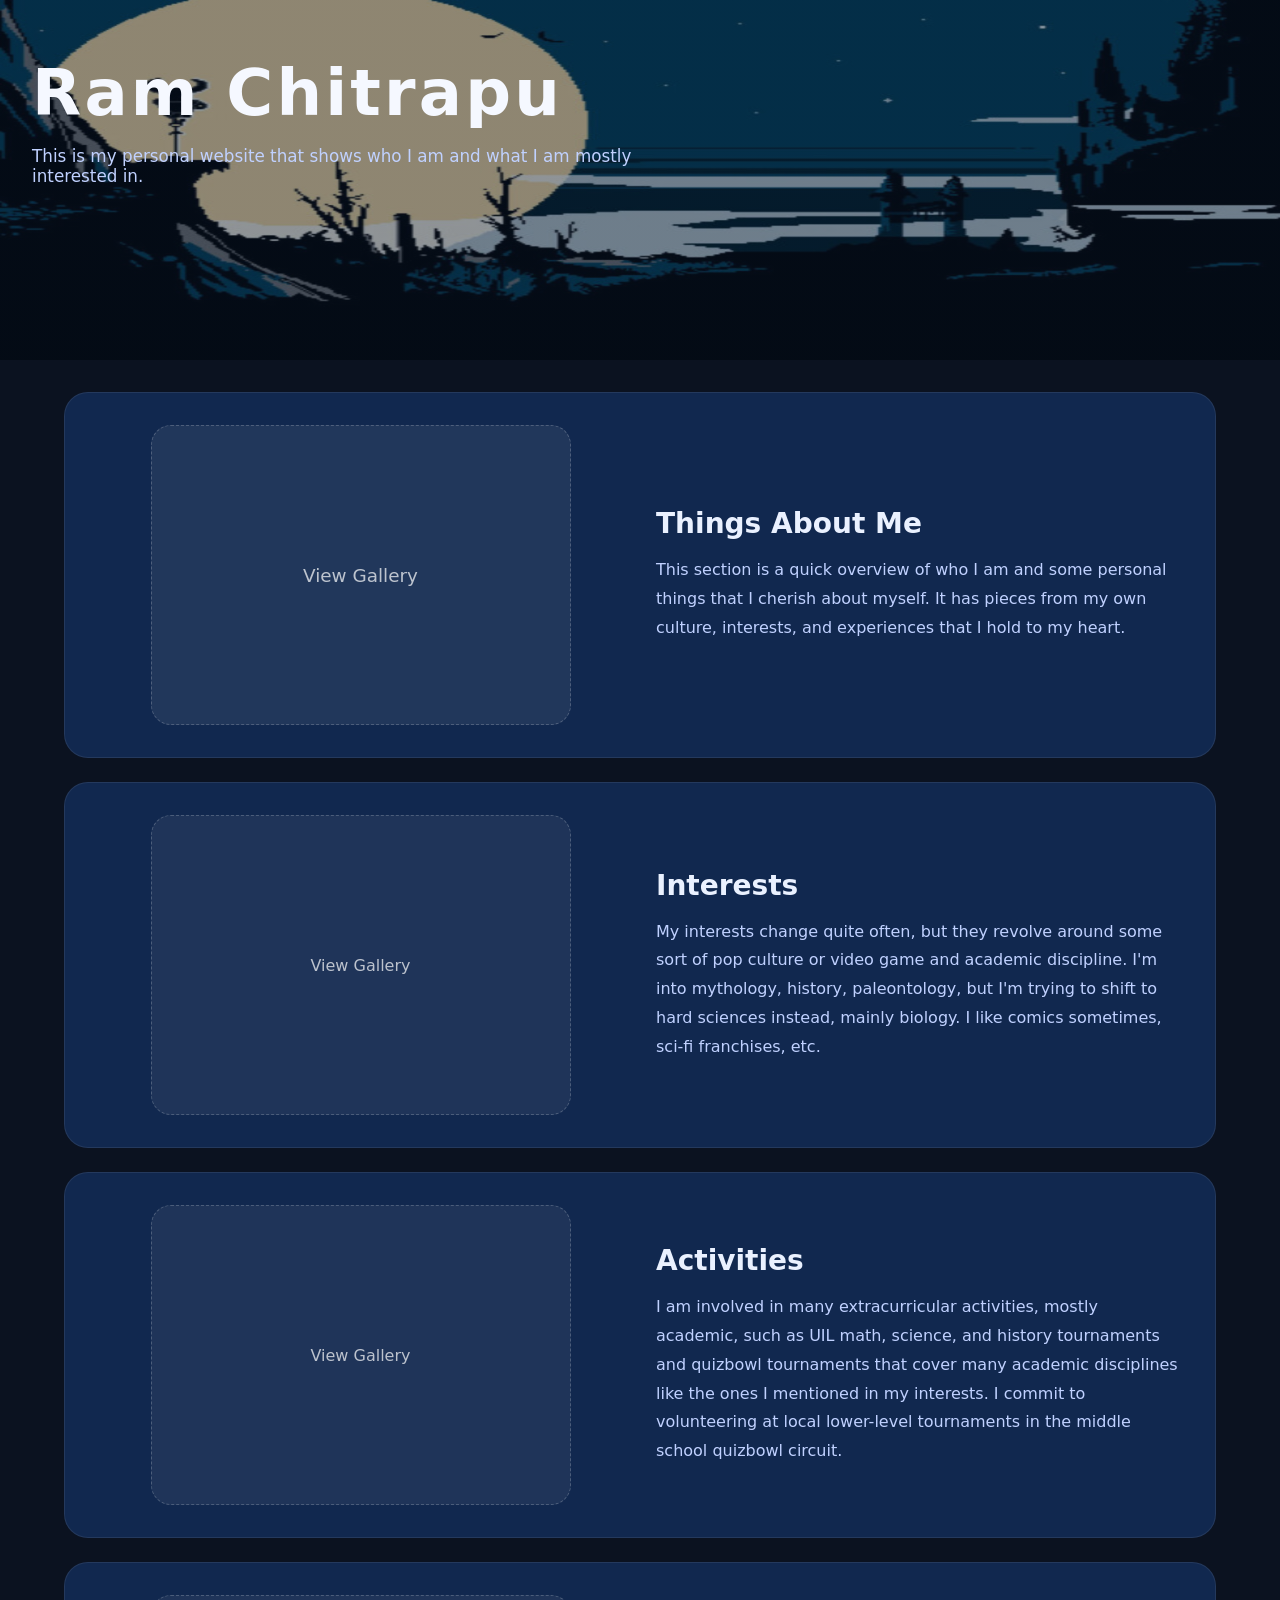
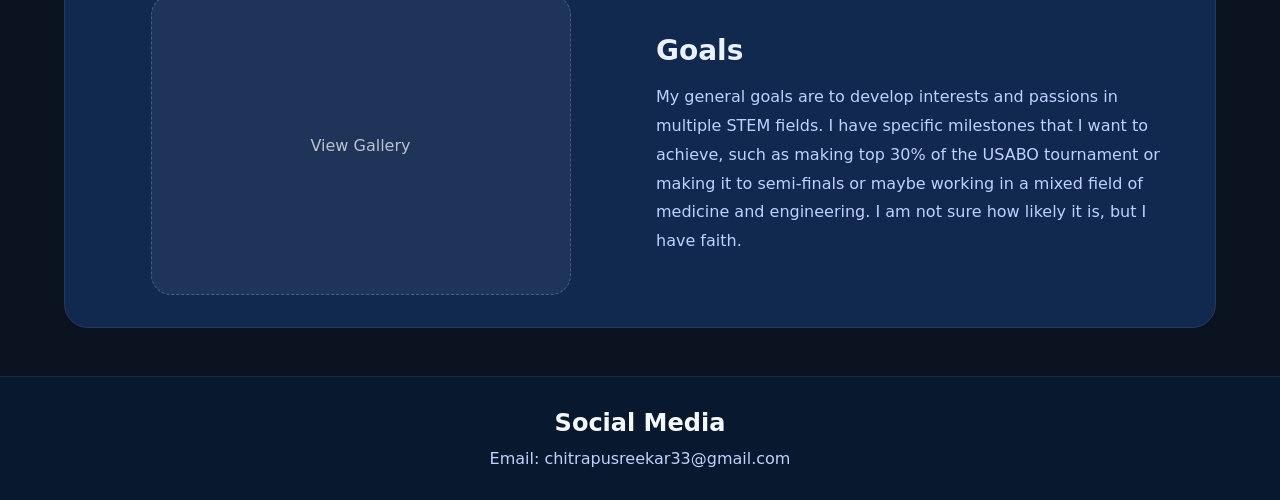
==== index.html @ e2ee630d "Add about gallery page and refine homepage/gallery layout" ====
<!DOCTYPE html>
<html lang="en">
<head>
  <meta charset="UTF-8">
  <meta name="viewport" content="width=device-width, initial-scale=1.0">
  <title>Ram Chitrapu</title>
  <link rel="stylesheet" href="styles.css">
</head>
<body>
  <header class="hero-header">
    <div class="hero-content">
      <h1>Ram Chitrapu</h1>
      <p>This is my personal website that shows who I am and what I am mostly interested in.</p>
    </div>
  </header>

  <main>
    <section class="slide about-me-slide">
      <div class="slide-image">
        <a class="placeholder-link" href="about-gallery.html">
          <div class="placeholder">View Gallery</div>
        </a>
      </div>
      <div class="slide-text">
        <h2>Things About Me</h2>
        <p>This section is a quick overview of who I am and some personal things that I cherish about myself. It has pieces from my own culture, interests, and experiences that I hold to my heart.  </p>
      </div>
    </section>

    <section class="slide reverse">
      <div class="slide-text">
        <h2>Interests</h2>
        <p> My interests change quite often, but they revolve around some sort of pop culture or video game and academic discipline. I'm into mythology, history, paleontology, but I'm trying to shift to hard sciences instead, mainly biology. I like comics sometimes, sci-fi franchises, etc.  </p>
      </div>
      <div class="slide-image">
        <a class="placeholder-link" href="gallery.html">
          <div class="placeholder">View Gallery</div>
        </a>
      </div>
    </section>

    <section class="slide">
      <div class="slide-image">
        <a class="placeholder-link" href="gallery.html">
          <div class="placeholder">View Gallery</div>
        </a>
      </div>
      <div class="slide-text">
        <h2>Activities</h2>
        <p>I am involved in many extracurricular activities, mostly academic, such as UIL math, science, and history tournaments and quizbowl tournaments that cover many academic disciplines like the ones I mentioned in my interests. I commit to volunteering at local lower-level tournaments in the middle school quizbowl circuit. </p>
      </div>
    </section>

    <section class="slide reverse">
      <div class="slide-text">
        <h2>Goals</h2>
        <p> My general goals are to develop interests and passions in multiple STEM fields. I have specific milestones that I want to achieve, such as making top 30% of the USABO tournament or making it to semi-finals or maybe working in a mixed field of medicine and engineering. I am not sure how likely it is, but I have faith.</p>
      </div>
      <div class="slide-image">
        <a class="placeholder-link" href="gallery.html">
          <div class="placeholder">View Gallery</div>
        </a>
      </div>
    </section>
  </main>

  <footer class="bottom-footer">
    <div>
      <h2>Social Media</h2>
      <p>Email: chitrapusreekar33@gmail.com</p>
    </div>
  </footer>
</body>
</html>
---- styles.css ----
:root {
  --bg: #0c1d3b;
  --surface: #11284f;
  --surface-soft: #1c3668;
  --text: #f5f8ff;
  --muted: #c0d1ff;
  --accent: #5d8cff;
}

* {
  box-sizing: border-box;
}

body {
  margin: 0;
  font-family: Inter, system-ui, -apple-system, BlinkMacSystemFont, "Segoe UI", sans-serif;
  background: #0b1220;
  color: var(--text);
}

.hero-header {
  background:
    linear-gradient(rgba(8, 24, 47, 0.45), rgba(8, 24, 47, 0.45)),
    url("images/top-banner.png") center/100% 100% no-repeat;
  background-color: #08182f;
  min-height: 360px;
  padding: 3.5rem 2rem;
  text-align: left;
}

.hero-header h1 {
  margin: 0;
  font-size: clamp(2.5rem, 5vw, 4rem);
  letter-spacing: 0.05em;
}

.hero-header p {
  margin: 1rem 0 0;
  max-width: 640px;
  color: var(--muted);
  font-size: 1.05rem;
}

.home-button {
  display: inline-block;
  margin-bottom: 1rem;
  padding: 0.75rem 1.25rem;
  border-radius: 999px;
  background: rgba(255,255,255,.12);
  color: var(--text);
  text-decoration: none;
  font-weight: 700;
  transition: transform 0.2s ease, background 0.2s ease;
}

.home-button:hover {
  background: rgba(255,255,255,.2);
  transform: translateY(-2px);
}

main {
  padding: 2rem 1.5rem 1.5rem;
  max-width: 1200px;
  margin: 0 auto;
}

.about-me-slide .placeholder {
  min-height: 300px;
  height: 300px;
  background: rgba(255,255,255,.07);
  font-size: 1.15rem;
}

.slide {
  display: grid;
  grid-template-columns: 1fr 1fr;
  gap: 2rem;
  align-items: center;
  background: var(--surface);
  border: 1px solid rgba(255,255,255,.08);
  border-radius: 24px;
  padding: 2rem;
  margin-bottom: 1.5rem;
}

.slide.reverse {
  direction: rtl;
}

.slide.reverse .slide-text,
.slide.reverse .slide-image {
  direction: ltr;
}

.slide-text h2 {
  margin-top: 0;
  margin-bottom: 1rem;
  font-size: 1.75rem;
  color: #eaf1ff;
}

.slide-text p {
  margin: 0;
  line-height: 1.8;
  color: var(--muted);
}

.interests-section {
  width: 100%;
}

.interest-cards {
  display: grid;
  grid-template-columns: repeat(2, minmax(240px, 1fr));
  gap: 1.5rem;
}

.interest-card {
  background: var(--surface-soft);
  border-radius: 24px;
  overflow: hidden;
  min-height: 320px;
  display: flex;
  flex-direction: column;
}

.interest-image {
  min-height: 180px;
  background: rgba(255,255,255,.08);
  display: flex;
  align-items: center;
  justify-content: center;
  padding: 1rem;
  font-size: 1rem;
  color: rgba(255,255,255,.75);
}

.interest-card-body {
  padding: 1.5rem;
  display: flex;
  flex-direction: column;
  gap: 0.75rem;
}

.interest-card-body h3 {
  margin: 0;
  font-size: 1.25rem;
  color: #eaf1ff;
}

.interest-card-body p {
  margin: 0;
  color: var(--muted);
  line-height: 1.75;
}

.slide-image {
  display: flex;
  justify-content: center;
  align-items: center;
}

.placeholder-link {
  display: block;
  width: 100%;
  max-width: 420px;
  text-decoration: none;
}

.placeholder {
  width: 100%;
  height: 100%;
  min-height: 300px;
  border-radius: 20px;
  background: rgba(255,255,255,.06);
  border: 1px dashed rgba(255,255,255,.2);
  display: flex;
  align-items: center;
  justify-content: center;
  color: rgba(255,255,255,.7);
  font-size: 1rem;
  text-align: center;
  padding: 1rem;
  transition: transform 0.2s ease, background 0.2s ease, color 0.2s ease;
}

.placeholder:hover {
  background: rgba(93,140,255,.16);
  color: #eff6ff;
  transform: translateY(-4px);
}

.gallery-grid {
  display: grid;
  gap: 1.5rem;
}

.gallery-2x3 {
  grid-template-columns: repeat(3, minmax(220px, 1fr));
}

.gallery-card {
  background: var(--surface);
  border: 1px solid rgba(255,255,255,.08);
  border-radius: 24px;
  overflow: hidden;
  display: flex;
  flex-direction: column;
}

.gallery-image {
  min-height: 0;
  height: auto;
  background: rgba(255,255,255,.05);
  display: flex;
  align-items: center;
  justify-content: center;
  padding: 0;
  overflow: hidden;
  font-size: 1rem;
  color: rgba(255,255,255,.7);
}

.gallery-photo {
  width: 100%;
  height: auto;
  object-fit: contain;
  display: block;
}

.gallery-portal-link {
  display: block;
  text-decoration: none;
}

.gallery-portal-image {
  transition: transform 0.2s ease, box-shadow 0.2s ease;
}

.gallery-portal-link:hover .gallery-portal-image {
  transform: translateY(-4px);
  box-shadow: 0 16px 30px rgba(0,0,0,.25);
}

.gallery-image.placeholder {
  min-height: 220px;
  height: 220px;
}

.art-page-grid {
  display: grid;
  grid-template-columns: 1fr;
  gap: 2rem;
  max-width: 900px;
  margin: 0 auto;
}

.artwork-card {
  background: var(--surface);
  border: 1px solid rgba(255,255,255,.08);
  border-radius: 24px;
  overflow: hidden;
  display: flex;
  flex-direction: column;
}

.artwork-card h3 {
  margin: 1.25rem 1.5rem 0.5rem;
  font-size: 1.25rem;
  color: #eaf1ff;
}

.artwork-card p {
  margin: 0 1.5rem 1.5rem;
  color: var(--muted);
  line-height: 1.6;
}

.artwork-image {
  min-height: 360px;
  height: 360px;
}

.gallery-card h3 {
  margin: 1.25rem 1.5rem 0.5rem;
  font-size: 1.25rem;
  color: #eaf1ff;
}

.gallery-card p {
  margin: 0 1.5rem 1.5rem;
  color: var(--muted);
  line-height: 1.6;
}

.gallery-card:nth-child(1) h3,
.gallery-card:nth-child(1) p,
.gallery-card:nth-child(2) h3,
.gallery-card:nth-child(2) p {
  text-align: center;
}

.text-link {
  color: var(--accent);
  text-decoration: none;
}

.text-link:hover {
  text-decoration: underline;
}

.bottom-footer {
  background: #08182f;
  padding: 2rem 1.5rem;
  text-align: center;
  border-top: 1px solid rgba(255,255,255,.08);
}

.bottom-footer h2 {
  margin: 0 0 0.75rem;
  font-size: 1.5rem;
}

.bottom-footer p {
  margin: 0;
  color: var(--muted);
}

@media (max-width: 860px) {
  .slide {
    grid-template-columns: 1fr;
    text-align: center;
  }

  .slide.reverse {
    direction: ltr;
  }

  .interest-cards {
    grid-template-columns: 1fr;
  }

  .gallery-2x3 {
    grid-template-columns: 1fr;
  }

  .art-page-grid {
    max-width: 100%;
  }

  .about-me-slide .placeholder {
    min-height: 220px;
    height: 220px;
  }
}
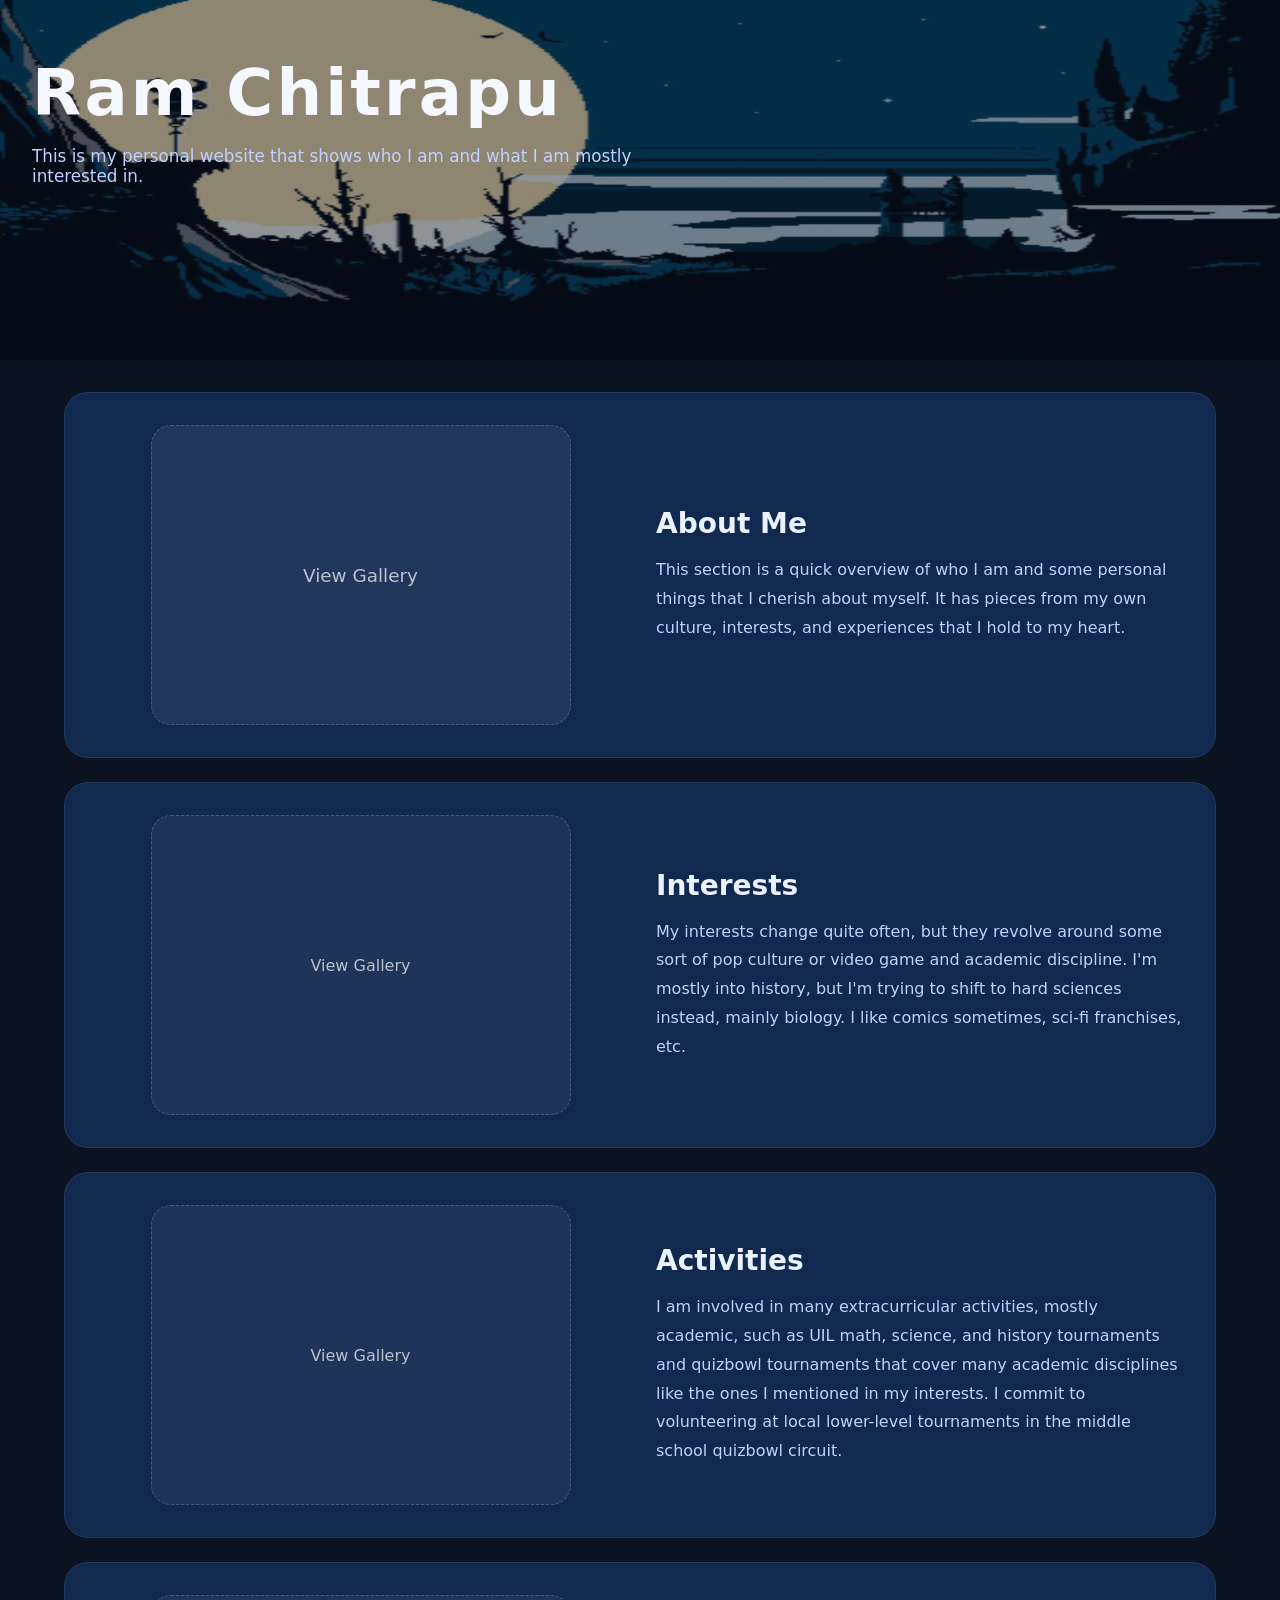
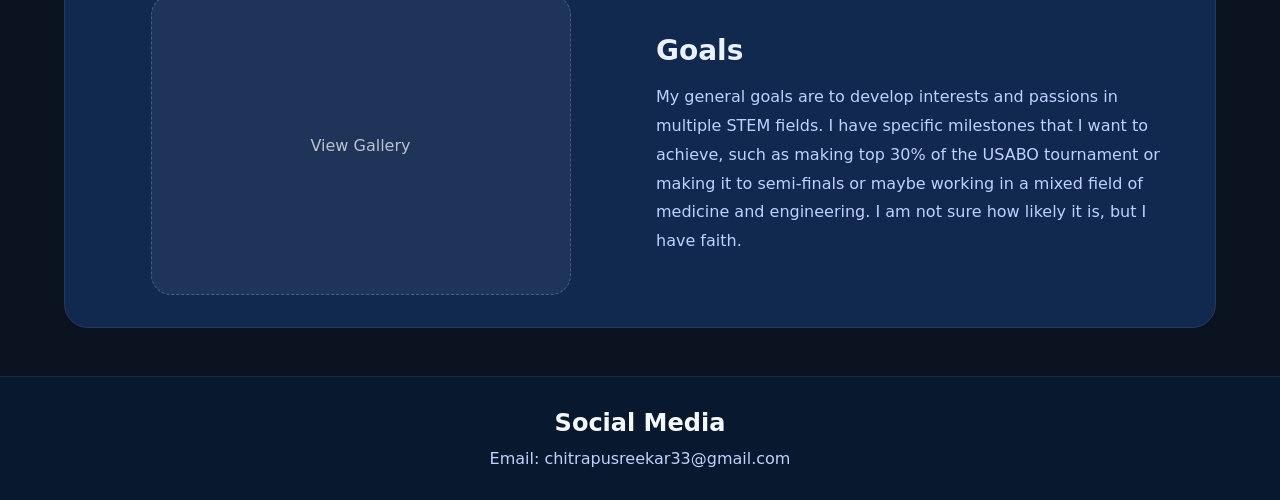
==== commit 9c82f370: "Update galleries, homepage sections, and add image assets" ====
--- a/index.html
+++ b/index.html
@@ -22,7 +22,7 @@
         </a>
       </div>
       <div class="slide-text">
-        <h2>Things About Me</h2>
+        <h2>About Me</h2>
         <p>This section is a quick overview of who I am and some personal things that I cherish about myself. It has pieces from my own culture, interests, and experiences that I hold to my heart.  </p>
       </div>
     </section>
@@ -30,7 +30,7 @@
     <section class="slide reverse">
       <div class="slide-text">
         <h2>Interests</h2>
-        <p> My interests change quite often, but they revolve around some sort of pop culture or video game and academic discipline. I'm into mythology, history, paleontology, but I'm trying to shift to hard sciences instead, mainly biology. I like comics sometimes, sci-fi franchises, etc.  </p>
+        <p> My interests change quite often, but they revolve around some sort of pop culture or video game and academic discipline. I'm mostly into history, but I'm trying to shift to hard sciences instead, mainly biology. I like comics sometimes, sci-fi franchises, etc.  </p>
       </div>
       <div class="slide-image">
         <a class="placeholder-link" href="gallery.html">
--- a/styles.css
+++ b/styles.css
@@ -196,7 +196,57 @@
 }
 
 .gallery-2x3 {
-  grid-template-columns: repeat(3, minmax(220px, 1fr));
+  grid-template-columns: repeat(6, minmax(0, 1fr));
+}
+
+.gallery-2x3 .gallery-card {
+  grid-column: span 2;
+}
+
+.gallery-2x3 .gallery-card:nth-child(4) {
+  grid-column: 2 / span 2;
+}
+
+.gallery-2x3 .gallery-card:nth-child(5) {
+  grid-column: 4 / span 2;
+}
+
+.about-gallery-stack {
+  grid-template-columns: 1fr;
+  max-width: 900px;
+  margin: 0 auto;
+}
+
+.about-gallery-stack .gallery-card {
+  display: grid;
+  grid-template-columns: minmax(320px, 42%) 1fr;
+  align-items: stretch;
+}
+
+.about-gallery-stack .gallery-image {
+  grid-column: 1;
+  grid-row: 1 / span 2;
+  min-height: 320px;
+  height: 100%;
+}
+
+.about-gallery-stack .gallery-image.placeholder {
+  min-height: 320px;
+  height: 100%;
+  border-radius: 0;
+  border: 0;
+}
+
+.about-gallery-stack .gallery-card h3 {
+  grid-column: 2;
+  margin: 1.25rem 1.5rem 0.5rem;
+  text-align: left;
+}
+
+.about-gallery-stack .gallery-card p {
+  grid-column: 2;
+  margin: 0 1.5rem 1.25rem;
+  text-align: left;
 }
 
 .gallery-card {
@@ -293,10 +343,14 @@
   line-height: 1.6;
 }
 
-.gallery-card:nth-child(1) h3,
-.gallery-card:nth-child(1) p,
-.gallery-card:nth-child(2) h3,
-.gallery-card:nth-child(2) p {
+.gallery-2x3 .gallery-card:nth-child(1) h3,
+.gallery-2x3 .gallery-card:nth-child(1) p,
+.gallery-2x3 .gallery-card:nth-child(2) h3,
+.gallery-2x3 .gallery-card:nth-child(2) p,
+.gallery-2x3 .gallery-card:nth-child(4) h3,
+.gallery-2x3 .gallery-card:nth-child(4) p,
+.gallery-2x3 .gallery-card:nth-child(5) h3,
+.gallery-2x3 .gallery-card:nth-child(5) p {
   text-align: center;
 }
 
@@ -344,6 +398,31 @@
     grid-template-columns: 1fr;
   }
 
+  .gallery-2x3 .gallery-card,
+  .gallery-2x3 .gallery-card:nth-child(4),
+  .gallery-2x3 .gallery-card:nth-child(5) {
+    grid-column: auto;
+  }
+
+  .about-gallery-stack .gallery-card {
+    grid-template-columns: 1fr;
+  }
+
+  .about-gallery-stack .gallery-image {
+    grid-column: 1;
+    grid-row: 1;
+    min-height: 280px;
+  }
+
+  .about-gallery-stack .gallery-image.placeholder {
+    min-height: 280px;
+  }
+
+  .about-gallery-stack .gallery-card h3,
+  .about-gallery-stack .gallery-card p {
+    grid-column: 1;
+  }
+
   .art-page-grid {
     max-width: 100%;
   }
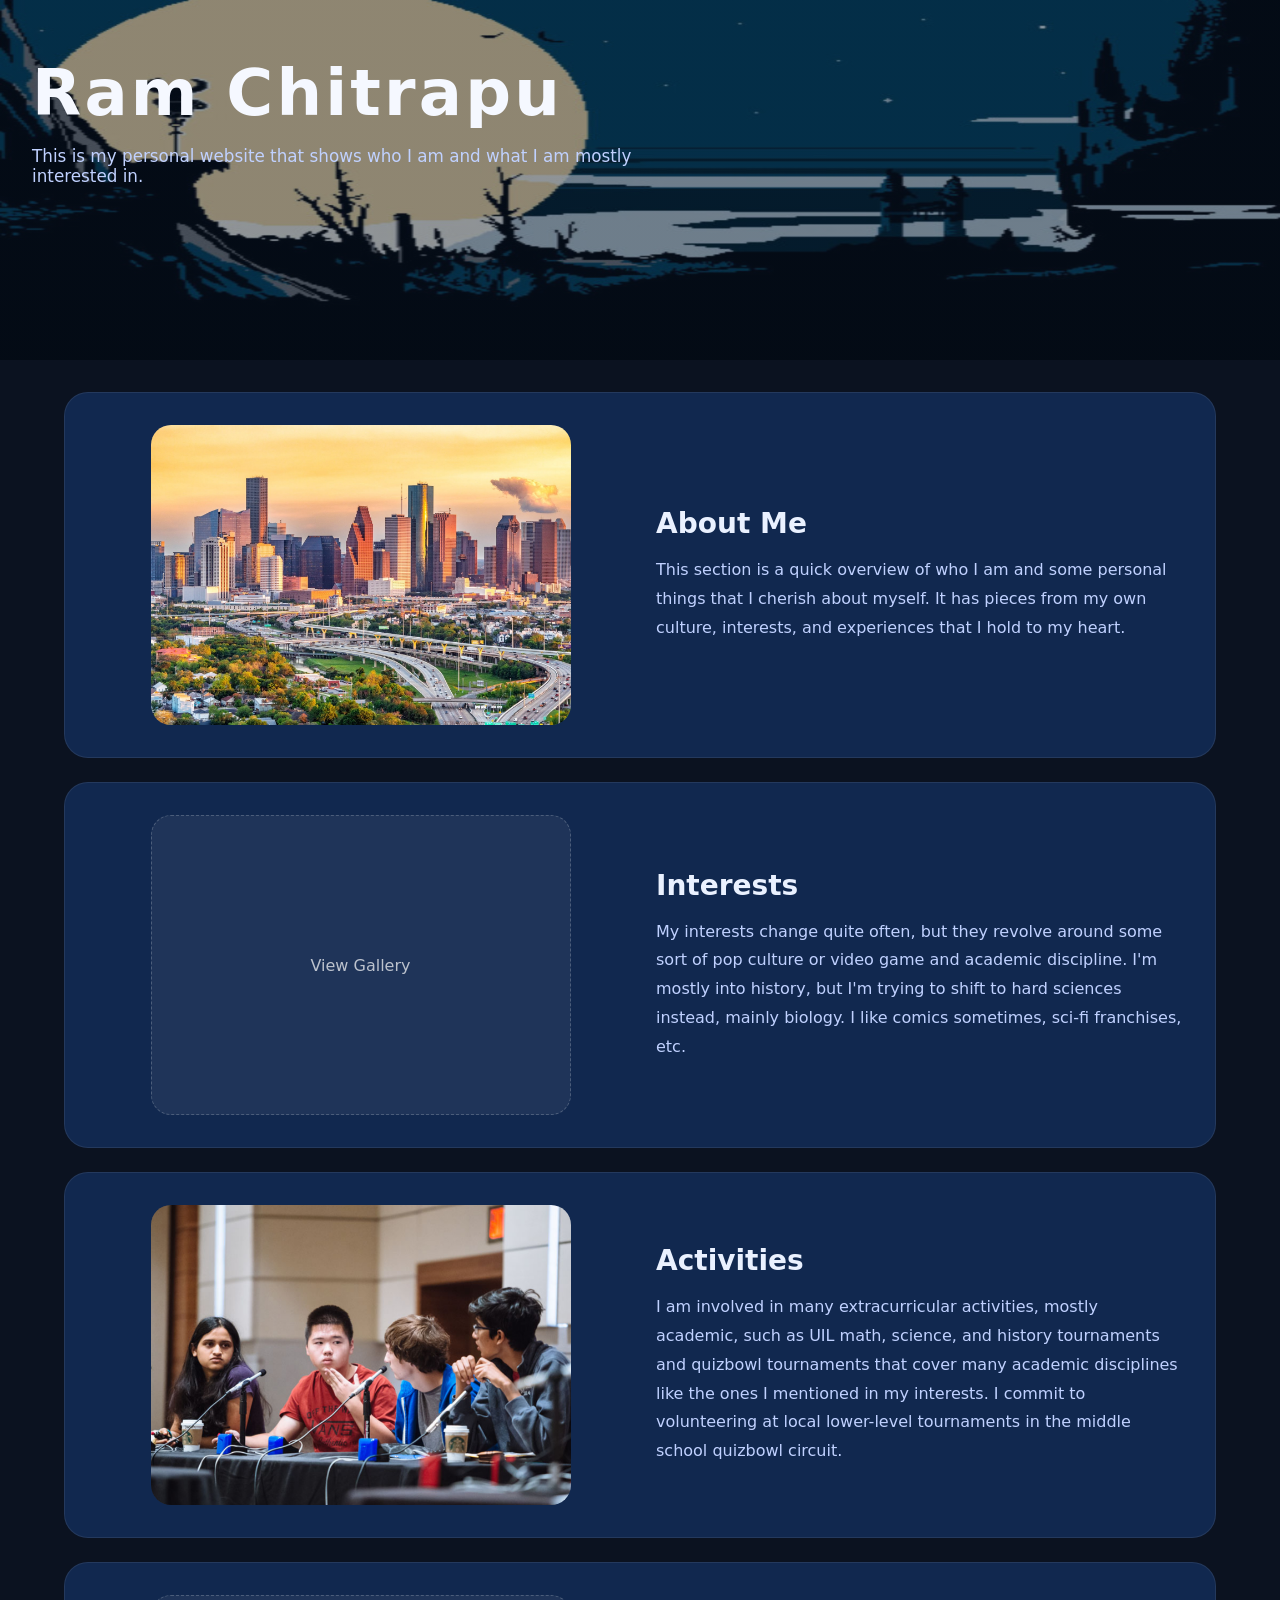
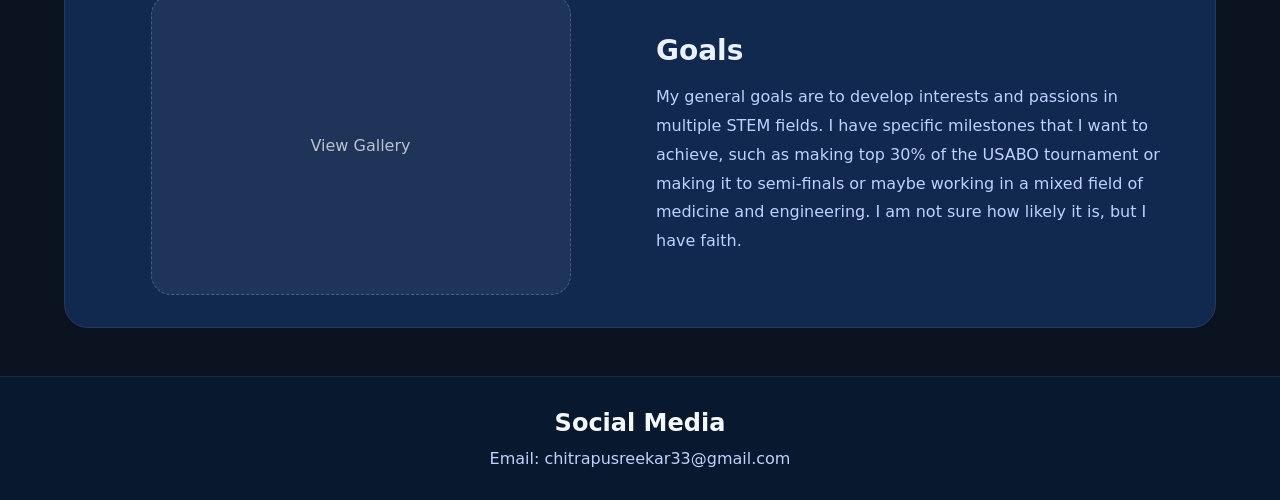
==== commit 988d0ed4: "Add activities gallery and update portfolio page layouts/images" ====
--- a/index.html
+++ b/index.html
@@ -18,7 +18,9 @@
     <section class="slide about-me-slide">
       <div class="slide-image">
         <a class="placeholder-link" href="about-gallery.html">
-          <div class="placeholder">View Gallery</div>
+          <div class="placeholder placeholder-image-fill">
+            <img src="images/houston.png" alt="Houston" class="gallery-photo">
+          </div>
         </a>
       </div>
       <div class="slide-text">
@@ -41,8 +43,10 @@
 
     <section class="slide">
       <div class="slide-image">
-        <a class="placeholder-link" href="gallery.html">
-          <div class="placeholder">View Gallery</div>
+        <a class="placeholder-link" href="activities.html">
+          <div class="placeholder placeholder-image-fill">
+            <img src="images/naqt.png" alt="NAQT activity" class="gallery-photo">
+          </div>
         </a>
       </div>
       <div class="slide-text">
--- a/styles.css
+++ b/styles.css
@@ -190,6 +190,21 @@
   transform: translateY(-4px);
 }
 
+.placeholder-image-fill {
+  position: relative;
+  overflow: hidden;
+  padding: 0;
+  border: 0;
+}
+
+.placeholder-image-fill .gallery-photo {
+  position: absolute;
+  inset: 0;
+  width: 100%;
+  height: 100%;
+  object-fit: cover;
+}
+
 .gallery-grid {
   display: grid;
   gap: 1.5rem;
@@ -299,13 +314,22 @@
 
 .art-page-grid {
   display: grid;
-  grid-template-columns: 1fr;
+  grid-template-columns: repeat(4, minmax(200px, 1fr));
+  gap: 0;
+  max-width: 1400px;
+  margin: 0 auto;
+  grid-auto-flow: dense;
+}
+
+.activities-grid {
+  display: grid;
+  grid-template-columns: repeat(3, minmax(0, 1fr));
   gap: 2rem;
-  max-width: 900px;
+  max-width: 1200px;
   margin: 0 auto;
 }
 
-.artwork-card {
+.activity-card {
   background: var(--surface);
   border: 1px solid rgba(255,255,255,.08);
   border-radius: 24px;
@@ -314,21 +338,59 @@
   flex-direction: column;
 }
 
-.artwork-card h3 {
+.activity-card .gallery-image {
+  min-height: 360px;
+  height: 360px;
+}
+
+.activity-card h3 {
   margin: 1.25rem 1.5rem 0.5rem;
   font-size: 1.25rem;
   color: #eaf1ff;
 }
 
-.artwork-card p {
+.activity-card p {
   margin: 0 1.5rem 1.5rem;
   color: var(--muted);
   line-height: 1.6;
 }
 
+.artwork-card-large {
+  grid-column: span 2;
+  grid-row: span 1;
+}
+
+.art-page-grid .artwork-card:nth-child(2) {
+  grid-column: span 2;
+  grid-row: span 1;
+}
+
+.art-page-grid .artwork-card:nth-child(3) {
+  grid-row: span 2;
+}
+
+.artwork-card {
+  border-radius: 20px;
+  overflow: hidden;
+}
+
 .artwork-image {
-  min-height: 360px;
-  height: 360px;
+  min-height: 280px;
+  height: 100%;
+}
+
+.art-original {
+  min-height: 0;
+  height: auto;
+  padding: 0;
+  align-items: center;
+}
+
+.artwork-photo-original {
+  width: 100%;
+  height: auto;
+  max-width: 100%;
+  display: block;
 }
 
 .gallery-card h3 {
@@ -424,6 +486,7 @@
   }
 
   .art-page-grid {
+    grid-template-columns: 1fr;
     max-width: 100%;
   }
 
@@ -432,3 +495,18 @@
     height: 220px;
   }
 }
+
+@media (max-width: 560px) {
+  .art-page-grid {
+    grid-template-columns: 1fr;
+  }
+
+  .artwork-image {
+    min-height: 300px;
+    height: 300px;
+  }
+
+  .activities-grid {
+    grid-template-columns: 1fr;
+  }
+}
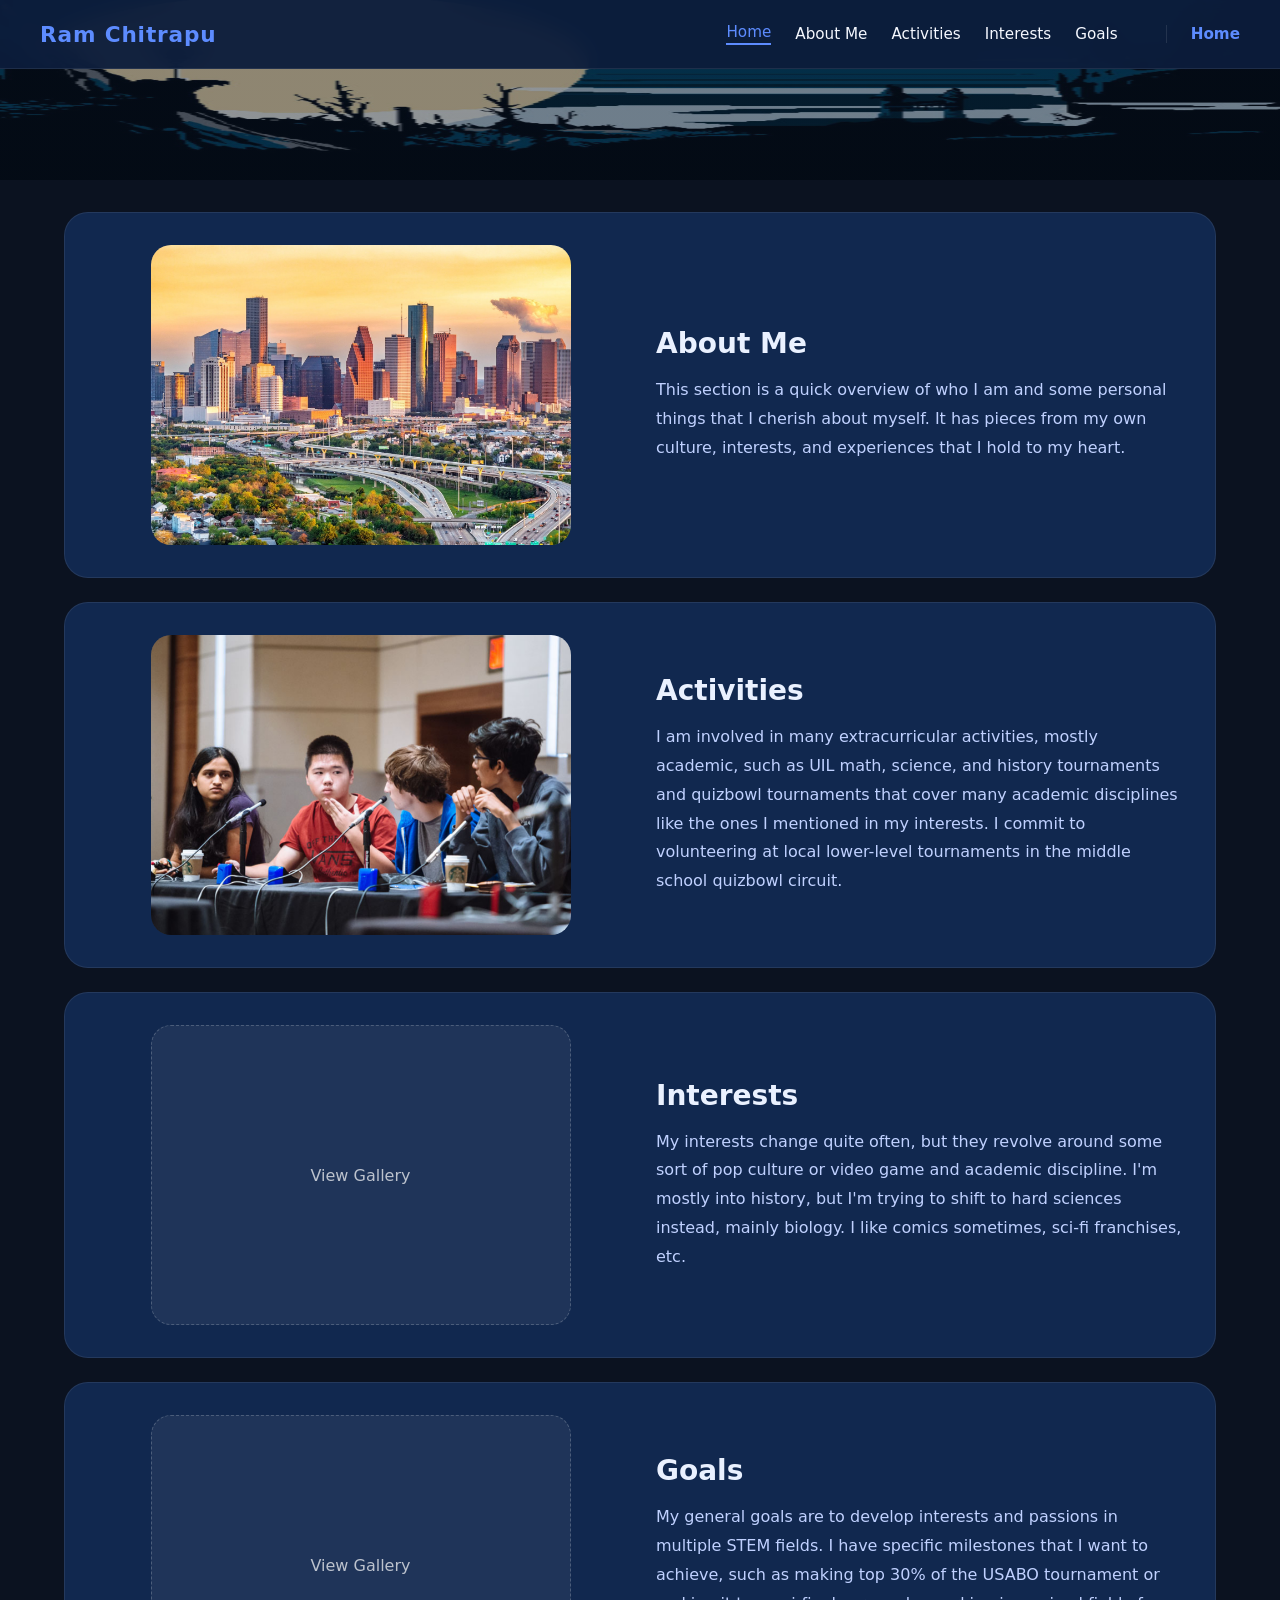
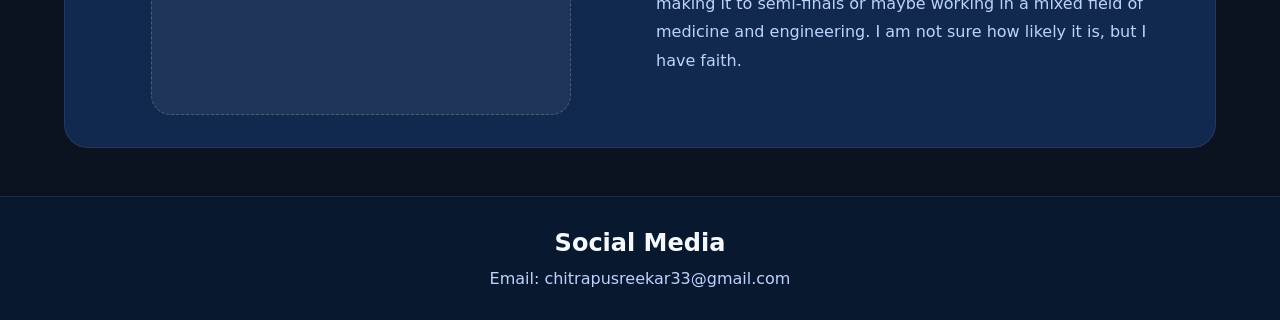
==== commit c8c3a6a5: "Refine top navigation and hero header presentation" ====
--- a/index.html
+++ b/index.html
@@ -7,10 +7,20 @@
   <link rel="stylesheet" href="styles.css">
 </head>
 <body>
+  <nav class="top-nav">
+    <span class="nav-brand">Ram Chitrapu</span>
+    <div class="top-nav-links">
+      <a href="index.html" class="active">Home</a>
+      <a href="about-gallery.html">About Me</a>
+      <a href="activities.html">Activities</a>
+      <a href="gallery.html">Interests</a>
+      <a href="goals.html">Goals</a>
+    </div>
+    <span class="page-title">Home</span>
+  </nav>
+
   <header class="hero-header">
     <div class="hero-content">
-      <h1>Ram Chitrapu</h1>
-      <p>This is my personal website that shows who I am and what I am mostly interested in.</p>
     </div>
   </header>
 
@@ -29,18 +39,6 @@
       </div>
     </section>
 
-    <section class="slide reverse">
-      <div class="slide-text">
-        <h2>Interests</h2>
-        <p> My interests change quite often, but they revolve around some sort of pop culture or video game and academic discipline. I'm mostly into history, but I'm trying to shift to hard sciences instead, mainly biology. I like comics sometimes, sci-fi franchises, etc.  </p>
-      </div>
-      <div class="slide-image">
-        <a class="placeholder-link" href="gallery.html">
-          <div class="placeholder">View Gallery</div>
-        </a>
-      </div>
-    </section>
-
     <section class="slide">
       <div class="slide-image">
         <a class="placeholder-link" href="activities.html">
@@ -52,6 +50,18 @@
       <div class="slide-text">
         <h2>Activities</h2>
         <p>I am involved in many extracurricular activities, mostly academic, such as UIL math, science, and history tournaments and quizbowl tournaments that cover many academic disciplines like the ones I mentioned in my interests. I commit to volunteering at local lower-level tournaments in the middle school quizbowl circuit. </p>
+      </div>
+    </section>
+
+    <section class="slide">
+      <div class="slide-image">
+        <a class="placeholder-link" href="gallery.html">
+          <div class="placeholder">View Gallery</div>
+        </a>
+      </div>
+      <div class="slide-text">
+        <h2>Interests</h2>
+        <p> My interests change quite often, but they revolve around some sort of pop culture or video game and academic discipline. I'm mostly into history, but I'm trying to shift to hard sciences instead, mainly biology. I like comics sometimes, sci-fi franchises, etc.  </p>
       </div>
     </section>
 
--- a/styles.css
+++ b/styles.css
@@ -23,8 +23,8 @@
     linear-gradient(rgba(8, 24, 47, 0.45), rgba(8, 24, 47, 0.45)),
     url("images/top-banner.png") center/100% 100% no-repeat;
   background-color: #08182f;
-  min-height: 360px;
-  padding: 3.5rem 2rem;
+  min-height: 180px;
+  padding: 0;
   text-align: left;
 }
 
@@ -41,21 +41,116 @@
   font-size: 1.05rem;
 }
 
-.home-button {
-  display: inline-block;
-  margin-bottom: 1rem;
-  padding: 0.75rem 1.25rem;
-  border-radius: 999px;
-  background: rgba(255,255,255,.12);
+.about-me-slide .placeholder {
+  min-height: 300px;
+  height: 300px;
+  background: rgba(255,255,255,.07);
+  font-size: 1.15rem;
+}
+.top-nav {
+  position: fixed;
+  top: 0;
+  left: 0;
+  right: 0;
+  z-index: 1000;
+  background: rgba(12, 29, 59, 0.95);
+  backdrop-filter: blur(10px);
+  padding: 1.35rem 2.5rem;
+  border-bottom: 1px solid rgba(255, 255, 255, 0.08);
+  display: flex;
+  align-items: center;
+  gap: 1.5rem;
+}
+
+.nav-brand {
+  color: var(--accent);
+  font-size: 1.35rem;
+  font-weight: 700;
+  letter-spacing: 0.04em;
+  white-space: nowrap;
+}
+
+.top-nav-links {
+  display: flex;
+  gap: 1.5rem;
+  align-items: center;
+  margin-left: auto;
+}
+
+.top-nav a {
   color: var(--text);
   text-decoration: none;
-  font-weight: 700;
-  transition: transform 0.2s ease, background 0.2s ease;
-}
-
-.home-button:hover {
-  background: rgba(255,255,255,.2);
-  transform: translateY(-2px);
+  font-size: 0.95rem;
+  font-weight: 500;
+  transition: color 0.2s ease;
+  white-space: nowrap;
+}
+
+.top-nav a:hover {
+  color: var(--accent);
+}
+
+.top-nav a.active {
+  color: var(--accent);
+  border-bottom: 2px solid var(--accent);
+  padding-bottom: 2px;
+}
+
+.page-title {
+  color: var(--accent);
+  font-size: 0.95rem;
+  font-weight: 600;
+  white-space: nowrap;
+  margin-left: 1.5rem;
+  border-left: 1px solid rgba(255, 255, 255, 0.1);
+  padding-left: 1.5rem;
+}
+
+@media (max-width: 860px) {
+  .top-nav {
+    gap: 1rem;
+    padding: 1rem 1.5rem;
+  }
+
+  .nav-brand {
+    font-size: 1.1rem;
+  }
+
+  .top-nav-links {
+    gap: 1rem;
+  }
+
+  .top-nav a {
+    font-size: 0.85rem;
+  }
+
+  .page-title {
+    font-size: 0.85rem;
+  }
+}
+
+@media (max-width: 560px) {
+  .top-nav {
+    gap: 0.5rem;
+    padding: 0.75rem 1rem;
+  }
+
+  .nav-brand {
+    font-size: 0.95rem;
+    letter-spacing: 0.03em;
+  }
+
+  .top-nav-links {
+    gap: 0.5rem;
+  }
+
+  .top-nav a {
+    font-size: 0.7rem;
+  }
+
+  .page-title {
+    font-size: 0.7rem;
+  }
 }
 
 main {
@@ -343,6 +438,13 @@
   height: 360px;
 }
 
+.activity-card .gallery-image.uil-image-wrap,
+.activity-card .gallery-image.naqt-image-wrap,
+.activity-card .gallery-image.rock-image-wrap {
+  min-height: 0;
+  height: auto;
+}
+
 .activity-card h3 {
   margin: 1.25rem 1.5rem 0.5rem;
   font-size: 1.25rem;
@@ -353,6 +455,57 @@
   margin: 0 1.5rem 1.5rem;
   color: var(--muted);
   line-height: 1.6;
+}
+
+.quizbowl-awards {
+  margin: 0 1.5rem 1.5rem;
+  display: grid;
+  gap: 1rem;
+}
+
+.quizbowl-detail {
+  max-width: 1100px;
+  margin: 0 auto;
+}
+
+.award-row {
+  display: grid;
+  gap: 0.75rem;
+}
+
+.award-row-single {
+  grid-template-columns: 1fr;
+}
+
+.award-row-triple {
+  grid-template-columns: repeat(3, minmax(0, 1fr));
+}
+
+.award-slot {
+  background: rgba(255,255,255,.04);
+  border: 1px solid rgba(255,255,255,.1);
+  border-radius: 14px;
+  padding: 0.75rem;
+}
+
+.award-slot h4 {
+  margin: 0 0 0.5rem;
+  font-size: 0.95rem;
+  color: #eaf1ff;
+  line-height: 1.4;
+}
+
+.award-image-placeholder {
+  min-height: 130px;
+  border-radius: 12px;
+  background: rgba(255,255,255,.06);
+  border: 1px dashed rgba(255,255,255,.28);
+  display: flex;
+  align-items: center;
+  justify-content: center;
+  text-align: center;
+  color: rgba(255,255,255,.72);
+  padding: 0.75rem;
 }
 
 .artwork-card-large {
@@ -509,4 +662,8 @@
   .activities-grid {
     grid-template-columns: 1fr;
   }
-}
+
+  .award-row-triple {
+    grid-template-columns: 1fr;
+  }
+}
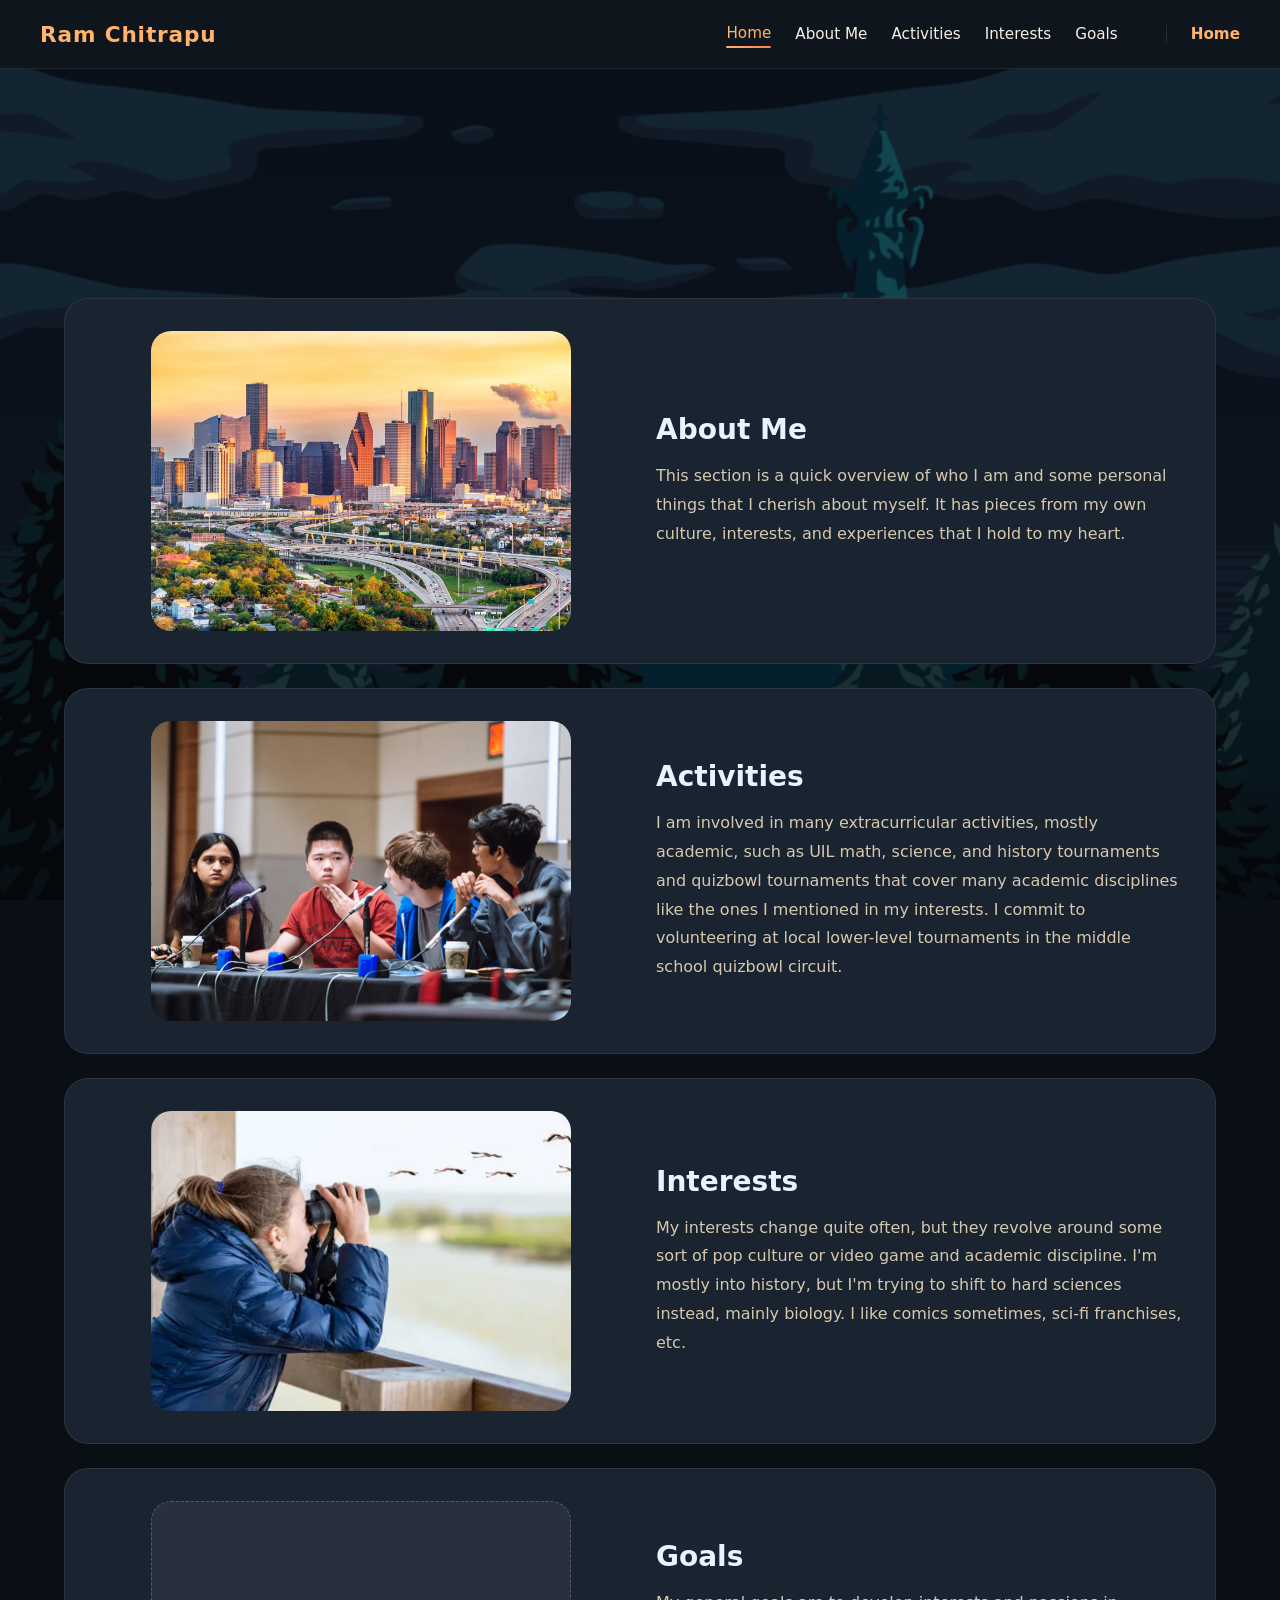
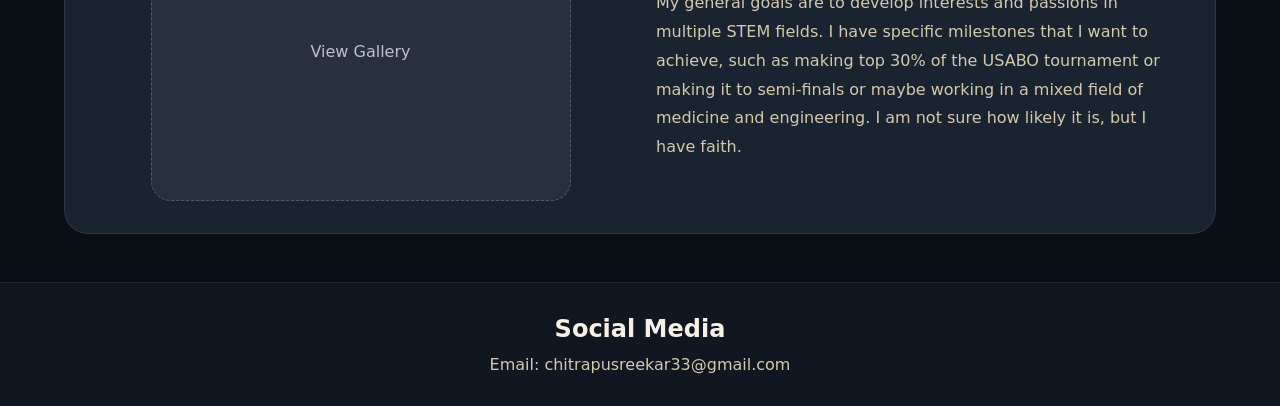
==== commit 00e35589: "Update slideshow content, images, and styling" ====
--- a/index.html
+++ b/index.html
@@ -56,7 +56,9 @@
     <section class="slide">
       <div class="slide-image">
         <a class="placeholder-link" href="gallery.html">
-          <div class="placeholder">View Gallery</div>
+          <div class="placeholder placeholder-image-fill">
+            <img src="images/birdwatching.png" alt="Birdwatching" class="gallery-photo">
+          </div>
         </a>
       </div>
       <div class="slide-text">
--- a/styles.css
+++ b/styles.css
@@ -1,10 +1,10 @@
 :root {
-  --bg: #0c1d3b;
-  --surface: #11284f;
-  --surface-soft: #1c3668;
-  --text: #f5f8ff;
-  --muted: #c0d1ff;
-  --accent: #5d8cff;
+  --bg: #131923;
+  --surface: #1a2430;
+  --surface-soft: #243242;
+  --text: #f6f1e6;
+  --muted: #d6c8af;
+  --accent: #ffb36b;
 }
 
 * {
@@ -14,15 +14,17 @@
 body {
   margin: 0;
   font-family: Inter, system-ui, -apple-system, BlinkMacSystemFont, "Segoe UI", sans-serif;
-  background: #0b1220;
+  background:
+    linear-gradient(rgba(8, 12, 18, 0.62), rgba(8, 12, 18, 0.62)),
+    url("images/bkground.png") center/cover no-repeat fixed;
+  background-color: #0d121a;
   color: var(--text);
 }
 
 .hero-header {
-  background:
-    linear-gradient(rgba(8, 24, 47, 0.45), rgba(8, 24, 47, 0.45)),
-    url("images/top-banner.png") center/100% 100% no-repeat;
-  background-color: #08182f;
+  background: transparent;
+  background-color: transparent;
+  margin-top: 86px;
   min-height: 180px;
   padding: 0;
   text-align: left;
@@ -47,13 +49,46 @@
   background: rgba(255,255,255,.07);
   font-size: 1.15rem;
 }
+
+main h1,
+main h2,
+main h3 {
+  position: relative;
+  display: inline-block;
+}
+
+main h1::after,
+main h2::after,
+main h3::after {
+  content: "";
+  position: absolute;
+  left: 0;
+  bottom: -0.2em;
+  width: 100%;
+  height: 2px;
+  border-radius: 999px;
+  background: linear-gradient(90deg, var(--accent), #ff7f50);
+  transform: scaleX(0);
+  transform-origin: left;
+  transition: transform 0.24s ease;
+}
+
+main h1:hover::after,
+main h2:hover::after,
+main h3:hover::after,
+main h1:focus-visible::after,
+main h2:focus-visible::after,
+main h3:focus-visible::after {
+  transform: scaleX(1);
+}
+
 .top-nav {
   position: fixed;
   top: 0;
   left: 0;
   right: 0;
   z-index: 1000;
-  background: rgba(12, 29, 59, 0.95);
+  background: rgba(17, 22, 30, 0.93);
   backdrop-filter: blur(10px);
   padding: 1.35rem 2.5rem;
   border-bottom: 1px solid rgba(255, 255, 255, 0.08);
@@ -78,6 +113,8 @@
 }
 
 .top-nav a {
+  position: relative;
+  display: inline-block;
   color: var(--text);
   text-decoration: none;
   font-size: 0.95rem;
@@ -86,14 +123,36 @@
   white-space: nowrap;
 }
 
+.top-nav a::after {
+  content: "";
+  position: absolute;
+  left: 0;
+  bottom: -4px;
+  width: 100%;
+  height: 2px;
+  border-radius: 999px;
+  background: linear-gradient(90deg, var(--accent), #ff7f50);
+  transform: scaleX(0);
+  transform-origin: left;
+  transition: transform 0.24s ease;
+}
+
 .top-nav a:hover {
   color: var(--accent);
 }
 
+.top-nav a:hover::after,
+.top-nav a:focus-visible::after {
+  transform: scaleX(1);
+}
+
 .top-nav a.active {
   color: var(--accent);
-  border-bottom: 2px solid var(--accent);
   padding-bottom: 2px;
+}
+
+.top-nav a.active::after {
+  transform: scaleX(1);
 }
 
 .page-title {
@@ -107,6 +166,10 @@
 }
 
 @media (max-width: 860px) {
+  .hero-header {
+    margin-top: 72px;
+  }
+
   .top-nav {
     gap: 1rem;
     padding: 1rem 1.5rem;
@@ -130,6 +193,10 @@
 }
 
 @media (max-width: 560px) {
+  .hero-header {
+    margin-top: 60px;
+  }
+
   .top-nav {
     gap: 0.5rem;
     padding: 0.75rem 1rem;
@@ -402,6 +469,171 @@
   box-shadow: 0 16px 30px rgba(0,0,0,.25);
 }
 
+.sandman-intro {
+  max-width: 900px;
+  margin: 0 auto 1.5rem;
+  background: linear-gradient(120deg, rgba(93, 140, 255, 0.18), rgba(24, 216, 176, 0.1));
+  border: 1px solid rgba(255, 255, 255, 0.12);
+  border-radius: 24px;
+  padding: 1.5rem;
+}
+
+.sandman-intro h1 {
+  margin: 0 0 0.75rem;
+  font-size: clamp(1.8rem, 3.5vw, 2.5rem);
+  letter-spacing: 0.02em;
+}
+
+.sandman-intro p {
+  margin: 0;
+  color: var(--muted);
+  line-height: 1.7;
+}
+
+.sandman-slideshow {
+  position: relative;
+  max-width: 900px;
+  min-height: 420px;
+  margin: 0 auto;
+  border-radius: 24px;
+  overflow: hidden;
+  background:
+    radial-gradient(circle at 20% 20%, rgba(93, 140, 255, 0.2), transparent 45%),
+    radial-gradient(circle at 80% 30%, rgba(24, 216, 176, 0.18), transparent 42%),
+    rgba(12, 29, 59, 0.45);
+  border: 1px solid rgba(255, 255, 255, 0.1);
+}
+
+.sandman-slideshow-block {
+  max-width: 900px;
+  margin: 0 auto 2rem;
+}
+
+.sandman-slideshow-title {
+  margin: 0 0 0.75rem;
+  font-size: 1.25rem;
+  color: #edf3ff;
+  letter-spacing: 0.02em;
+}
+
+.sandman-slide-card {
+  position: absolute;
+  inset: 1rem;
+  padding: 1.25rem;
+  display: flex;
+  flex-direction: column;
+  align-items: center;
+  gap: 0.75rem;
+  justify-content: flex-start;
+  border-radius: 20px;
+  background: linear-gradient(160deg, rgba(17, 40, 79, 0.95), rgba(9, 22, 44, 0.92));
+  border: 1px solid rgba(255, 255, 255, 0.18);
+  box-shadow: 0 16px 40px rgba(0, 0, 0, 0.3);
+  opacity: 0;
+  pointer-events: none;
+  transform: translateX(14%) scale(0.96);
+  transition: opacity 0.4s ease, transform 0.4s ease;
+}
+
+.sandman-slide-card.is-active {
+  opacity: 1;
+  pointer-events: auto;
+  transform: translateX(0) scale(1);
+}
+
+.sandman-slide-card h3 {
+  margin: 1rem 0 0.5rem;
+  color: #edf3ff;
+  font-size: 1.3rem;
+  text-align: center;
+}
+
+.sandman-slide-card p {
+  margin: 0;
+  max-width: 560px;
+  color: var(--muted);
+  line-height: 1.6;
+  text-align: center;
+}
+
+.sandman-placeholder {
+  width: min(320px, 70%);
+  min-height: 230px;
+  border-radius: 16px;
+  display: flex;
+  align-items: center;
+  justify-content: center;
+  text-align: center;
+  font-size: 1.05rem;
+  font-weight: 600;
+  letter-spacing: 0.03em;
+  color: #f7fbff;
+  border: 1px solid rgba(255, 255, 255, 0.28);
+  background:
+    repeating-linear-gradient(
+      -45deg,
+      rgba(93, 140, 255, 0.27) 0 16px,
+      rgba(24, 216, 176, 0.22) 16px 32px,
+      rgba(255, 255, 255, 0.1) 32px 48px
+    );
+  box-shadow: inset 0 0 0 1px rgba(255, 255, 255, 0.14), 0 0 35px rgba(24, 216, 176, 0.3);
+}
+
+.sandman-controls {
+  max-width: 900px;
+  margin: 1rem auto 0;
+  display: grid;
+  grid-template-columns: auto 1fr auto;
+  align-items: center;
+  gap: 0.75rem;
+}
+
+.sandman-arrow {
+  border: 1px solid rgba(255, 255, 255, 0.25);
+  background: rgba(18, 42, 82, 0.85);
+  color: #f5f8ff;
+  width: 48px;
+  height: 48px;
+  border-radius: 999px;
+  font-size: 1.4rem;
+  line-height: 1;
+  cursor: pointer;
+  transition: transform 0.2s ease, background 0.2s ease;
+}
+
+.sandman-arrow:hover {
+  transform: translateY(-2px);
+  background: rgba(167, 93, 46, 0.95);
+}
+
+.sandman-indicator-bar {
+  background: rgba(10, 25, 50, 0.82);
+  border: 1px solid rgba(255, 255, 255, 0.15);
+  border-radius: 999px;
+  padding: 0.45rem;
+  display: grid;
+  grid-template-columns: repeat(4, minmax(0, 1fr));
+  gap: 0.4rem;
+}
+
+.sandman-indicator {
+  height: 12px;
+  border: 0;
+  border-radius: 999px;
+  cursor: pointer;
+  background: rgba(255, 255, 255, 0.22);
+  transition: transform 0.2s ease, background 0.2s ease;
+}
+
+.sandman-indicator:hover {
+  transform: scaleY(1.2);
+  background: rgba(255, 255, 255, 0.45);
+}
+
+.sandman-indicator.is-active {
+  background: linear-gradient(90deg, #ffb36b, #ff7f50);
+}
+
 .gallery-image.placeholder {
   min-height: 220px;
   height: 220px;
@@ -461,6 +693,157 @@
   margin: 0 1.5rem 1.5rem;
   display: grid;
   gap: 1rem;
+}
+
+.quizbowl-slideshow-block {
+  background: rgba(255, 255, 255, 0.03);
+  border: 1px solid rgba(255, 255, 255, 0.12);
+  border-radius: 16px;
+  padding: 1rem;
+}
+
+.quizbowl-slideshow-block h4 {
+  margin: 0 0 0.75rem;
+  font-size: 1.05rem;
+  color: #eaf1ff;
+}
+
+.quizbowl-slideshow {
+  position: relative;
+  min-height: 620px;
+  border-radius: 14px;
+  overflow: hidden;
+  background:
+    radial-gradient(circle at 20% 20%, rgba(255, 179, 107, 0.2), transparent 45%),
+    radial-gradient(circle at 80% 30%, rgba(255, 127, 80, 0.2), transparent 42%),
+    rgba(16, 23, 33, 0.75);
+  border: 1px solid rgba(255, 255, 255, 0.12);
+}
+
+.quizbowl-slide-card {
+  position: absolute;
+  inset: 1rem;
+  display: flex;
+  flex-direction: column;
+  align-items: center;
+  justify-content: center;
+  gap: 0.75rem;
+  padding: 1rem;
+  border-radius: 12px;
+  background: linear-gradient(160deg, rgba(26, 36, 48, 0.9), rgba(14, 21, 31, 0.9));
+  border: 1px solid rgba(255, 255, 255, 0.12);
+  opacity: 0;
+  pointer-events: none;
+  transform: translateX(12%) scale(0.97);
+  transition: opacity 0.35s ease, transform 0.35s ease;
+}
+
+.quizbowl-slide-card.is-active {
+  opacity: 1;
+  pointer-events: auto;
+  transform: translateX(0) scale(1);
+}
+
+.quizbowl-image-placeholder {
+  width: min(700px, 100%);
+  aspect-ratio: 4 / 3;
+  border-radius: 12px;
+  display: flex;
+  align-items: center;
+  justify-content: center;
+  text-align: center;
+  font-size: 1.05rem;
+  font-weight: 600;
+  color: #f8f4ea;
+  border: 1px dashed rgba(255, 255, 255, 0.3);
+  background:
+    repeating-linear-gradient(
+      -45deg,
+      rgba(255, 179, 107, 0.2) 0 18px,
+      rgba(255, 127, 80, 0.18) 18px 36px,
+      rgba(255, 255, 255, 0.08) 36px 54px
+    );
+}
+
+.quizbowl-slide-photo {
+  width: min(700px, 100%);
+  aspect-ratio: 4 / 3;
+  object-fit: contain;
+  object-position: center;
+  background: rgba(10, 16, 24, 0.65);
+  display: block;
+  border-radius: 12px;
+  border: 1px solid rgba(255, 255, 255, 0.25);
+}
+
+.quizbowl-slide-photo-shrink {
+  width: auto;
+  max-width: min(700px, 100%);
+  height: auto;
+  max-height: 420px;
+  aspect-ratio: auto;
+  background: transparent;
+}
+
+.quizbowl-slide-card p {
+  margin: 0;
+  text-align: center;
+  color: var(--muted);
+  line-height: 1.5;
+}
+
+.quizbowl-controls {
+  margin-top: 0.75rem;
+  display: grid;
+  grid-template-columns: auto 1fr auto;
+  align-items: center;
+  gap: 0.6rem;
+}
+
+.quizbowl-arrow {
+  width: 44px;
+  height: 44px;
+  border-radius: 999px;
+  border: 1px solid rgba(255, 255, 255, 0.24);
+  background: rgba(26, 36, 48, 0.9);
+  color: var(--text);
+  font-size: 1.3rem;
+  cursor: pointer;
+  transition: transform 0.2s ease, background 0.2s ease;
+}
+
+.quizbowl-arrow:hover {
+  transform: translateY(-2px);
+  background: rgba(167, 93, 46, 0.95);
+}
+
+.quizbowl-indicator-bar {
+  background: rgba(12, 18, 26, 0.82);
+  border: 1px solid rgba(255, 255, 255, 0.14);
+  border-radius: 999px;
+  padding: 0.4rem;
+  display: grid;
+  gap: 0.35rem;
+  grid-auto-flow: column;
+  grid-auto-columns: 1fr;
+}
+
+.quizbowl-indicator {
+  height: 11px;
+  border: 0;
+  border-radius: 999px;
+  background: rgba(255, 255, 255, 0.24);
+  cursor: pointer;
+  transition: transform 0.2s ease, background 0.2s ease;
+}
+
+.quizbowl-indicator:hover {
+  transform: scaleY(1.2);
+  background: rgba(255, 255, 255, 0.45);
+}
+
+.quizbowl-indicator.is-active {
+  background: linear-gradient(90deg, #ffb36b, #ff7f50);
 }
 
 .quizbowl-detail {
@@ -579,7 +962,7 @@
 }
 
 .bottom-footer {
-  background: #08182f;
+  background: #101721;
   padding: 2rem 1.5rem;
   text-align: center;
   border-top: 1px solid rgba(255,255,255,.08);
@@ -647,6 +1030,24 @@
     min-height: 220px;
     height: 220px;
   }
+
+  .sandman-slideshow {
+    min-height: 460px;
+  }
+
+  .sandman-slide-card {
+    inset: 0.75rem;
+    padding: 1rem;
+  }
+
+  .sandman-controls {
+    gap: 0.5rem;
+  }
+
+  .sandman-arrow {
+    width: 44px;
+    height: 44px;
+  }
 }
 
 @media (max-width: 560px) {
@@ -666,4 +1067,59 @@
   .award-row-triple {
     grid-template-columns: 1fr;
   }
-}
+
+  .quizbowl-slideshow {
+    min-height: 430px;
+  }
+
+  .quizbowl-slide-card {
+    inset: 0.7rem;
+    padding: 0.8rem;
+  }
+
+  .quizbowl-image-placeholder {
+    aspect-ratio: 4 / 3;
+    font-size: 0.95rem;
+  }
+
+  .quizbowl-slide-photo {
+    aspect-ratio: 4 / 3;
+  }
+
+  .quizbowl-slide-photo-shrink {
+    max-height: 300px;
+  }
+
+  .quizbowl-controls {
+    grid-template-columns: 1fr;
+  }
+
+  .quizbowl-arrow {
+    width: 100%;
+    border-radius: 12px;
+  }
+
+  .sandman-slideshow {
+    min-height: 500px;
+  }
+
+  .sandman-placeholder {
+    width: 100%;
+    min-height: 190px;
+    font-size: 0.95rem;
+  }
+
+  .sandman-slideshow-title {
+    font-size: 1.1rem;
+  }
+
+  .sandman-controls {
+    grid-template-columns: 1fr;
+    gap: 0.6rem;
+  }
+
+  .sandman-arrow {
+    width: 100%;
+    border-radius: 14px;
+  }
+}
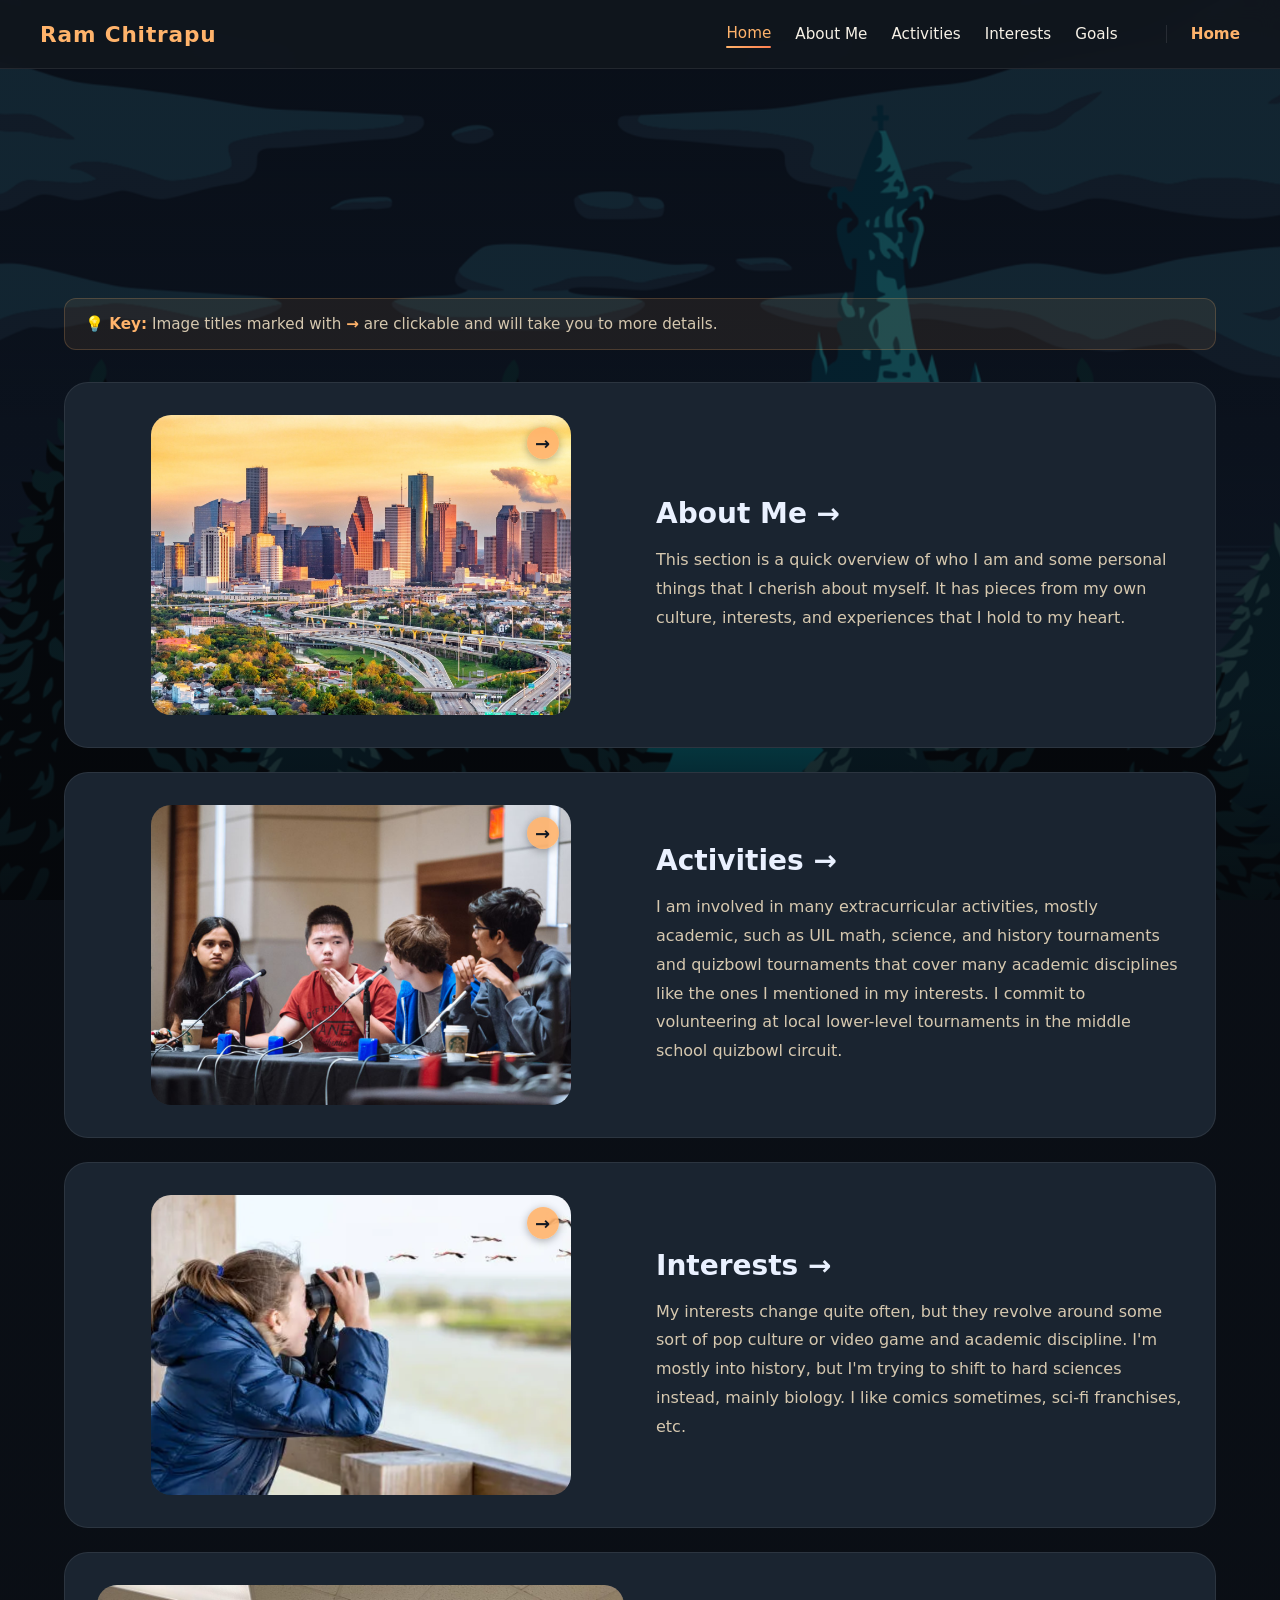
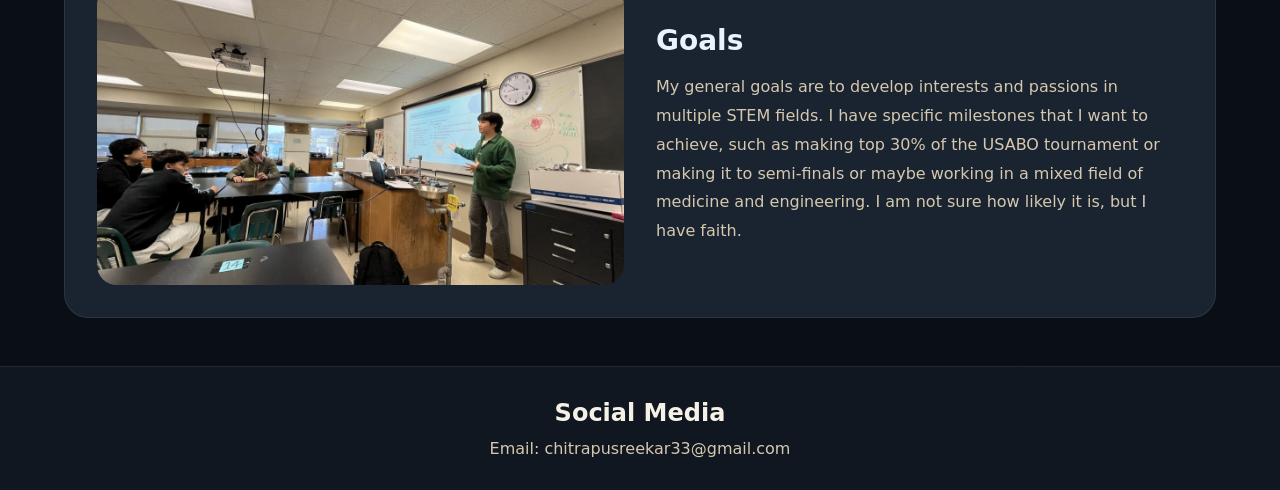
==== commit 6551b52f: "Update site navigation, cards, and page cleanup" ====
--- a/index.html
+++ b/index.html
@@ -14,7 +14,7 @@
       <a href="about-gallery.html">About Me</a>
       <a href="activities.html">Activities</a>
       <a href="gallery.html">Interests</a>
-      <a href="goals.html">Goals</a>
+      <a href="index.html">Goals</a>
     </div>
     <span class="page-title">Home</span>
   </nav>
@@ -25,6 +25,10 @@
   </header>
 
   <main>
+    <section class="clickable-legend">
+      <p><strong>💡 Key:</strong> Image titles marked with <strong>→</strong> are clickable and will take you to more details.</p>
+    </section>
+
     <section class="slide about-me-slide">
       <div class="slide-image">
         <a class="placeholder-link" href="about-gallery.html">
@@ -34,7 +38,7 @@
         </a>
       </div>
       <div class="slide-text">
-        <h2>About Me</h2>
+        <h2>About Me →</h2>
         <p>This section is a quick overview of who I am and some personal things that I cherish about myself. It has pieces from my own culture, interests, and experiences that I hold to my heart.  </p>
       </div>
     </section>
@@ -48,7 +52,7 @@
         </a>
       </div>
       <div class="slide-text">
-        <h2>Activities</h2>
+        <h2>Activities →</h2>
         <p>I am involved in many extracurricular activities, mostly academic, such as UIL math, science, and history tournaments and quizbowl tournaments that cover many academic disciplines like the ones I mentioned in my interests. I commit to volunteering at local lower-level tournaments in the middle school quizbowl circuit. </p>
       </div>
     </section>
@@ -62,7 +66,7 @@
         </a>
       </div>
       <div class="slide-text">
-        <h2>Interests</h2>
+        <h2>Interests →</h2>
         <p> My interests change quite often, but they revolve around some sort of pop culture or video game and academic discipline. I'm mostly into history, but I'm trying to shift to hard sciences instead, mainly biology. I like comics sometimes, sci-fi franchises, etc.  </p>
       </div>
     </section>
@@ -73,9 +77,9 @@
         <p> My general goals are to develop interests and passions in multiple STEM fields. I have specific milestones that I want to achieve, such as making top 30% of the USABO tournament or making it to semi-finals or maybe working in a mixed field of medicine and engineering. I am not sure how likely it is, but I have faith.</p>
       </div>
       <div class="slide-image">
-        <a class="placeholder-link" href="gallery.html">
-          <div class="placeholder">View Gallery</div>
-        </a>
+        <div class="placeholder placeholder-image-fill">
+          <img src="images/image.png" alt="Goals" class="gallery-photo">
+        </div>
       </div>
     </section>
   </main>
--- a/styles.css
+++ b/styles.css
@@ -226,6 +226,24 @@
   margin: 0 auto;
 }
 
+.clickable-legend {
+  background: rgba(255, 179, 107, 0.08);
+  border: 1px solid rgba(255, 179, 107, 0.2);
+  border-radius: 12px;
+  padding: 1rem 1.25rem;
+  margin-bottom: 2rem;
+  font-size: 0.95rem;
+}
+
+.clickable-legend p {
+  margin: 0;
+  color: var(--muted);
+}
+
+.clickable-legend strong {
+  color: var(--accent);
+}
+
 .about-me-slide .placeholder {
   min-height: 300px;
   height: 300px;
@@ -327,6 +345,33 @@
   width: 100%;
   max-width: 420px;
   text-decoration: none;
+  position: relative;
+}
+
+.placeholder-link::after {
+  content: "→";
+  position: absolute;
+  top: 12px;
+  right: 12px;
+  background: rgba(255, 179, 107, 0.9);
+  color: #131923;
+  width: 32px;
+  height: 32px;
+  border-radius: 50%;
+  display: flex;
+  align-items: center;
+  justify-content: center;
+  font-weight: bold;
+  font-size: 18px;
+  pointer-events: none;
+  box-shadow: 0 2px 8px rgba(0, 0, 0, 0.3);
+  transition: transform 0.2s ease, background 0.2s ease;
+  z-index: 10;
+}
+
+.placeholder-link:hover::after {
+  transform: scale(1.1);
+  background: rgba(255, 179, 107, 1);
 }
 
 .placeholder {
@@ -458,10 +503,51 @@
 .gallery-portal-link {
   display: block;
   text-decoration: none;
+  max-width: 100%;
+  position: relative;
+}
+
+.gallery-portal-link::after {
+  content: "→";
+  position: absolute;
+  top: 12px;
+  right: 12px;
+  background: rgba(255, 179, 107, 0.9);
+  color: #131923;
+  width: 32px;
+  height: 32px;
+  border-radius: 50%;
+  display: flex;
+  align-items: center;
+  justify-content: center;
+  font-weight: bold;
+  font-size: 18px;
+  pointer-events: none;
+  box-shadow: 0 2px 8px rgba(0, 0, 0, 0.3);
+  transition: transform 0.2s ease, background 0.2s ease;
+}
+
+.gallery-portal-link:hover::after {
+  transform: scale(1.1);
+  background: rgba(255, 179, 107, 1);
+}
+
+.gallery-portal-link[href="#"]::after {
+  content: none;
+}
+
+.gallery-portal-link[href="#"] .gallery-portal-image {
+  cursor: default;
+}
+
+.gallery-portal-link[href="#"]:hover .gallery-portal-image {
+  transform: none;
+  box-shadow: none;
 }
 
 .gallery-portal-image {
   transition: transform 0.2s ease, box-shadow 0.2s ease;
+  cursor: pointer;
 }
 
 .gallery-portal-link:hover .gallery-portal-image {
@@ -634,6 +720,209 @@
   background: linear-gradient(90deg, #ffb36b, #ff7f50);
 }
 
+.about-slideshow-block {
+  max-width: 980px;
+  margin: 0 auto 2rem;
+}
+
+.about-slideshow-title {
+  margin: 0 0 0.75rem;
+  font-size: 1.3rem;
+  color: #edf3ff;
+  letter-spacing: 0.02em;
+}
+
+.about-slideshow {
+  position: relative;
+  min-height: 620px;
+  border-radius: 24px;
+  overflow: hidden;
+  background:
+    radial-gradient(circle at 18% 22%, rgba(255, 179, 107, 0.2), transparent 45%),
+    radial-gradient(circle at 80% 28%, rgba(93, 140, 255, 0.22), transparent 44%),
+    rgba(17, 27, 42, 0.72);
+  border: 1px solid rgba(255, 255, 255, 0.12);
+}
+
+.about-slide-card {
+  position: absolute;
+  inset: 1rem;
+  padding: 1.25rem;
+  display: flex;
+  flex-direction: column;
+  align-items: center;
+  gap: 0.8rem;
+  justify-content: flex-start;
+  border-radius: 20px;
+  background: linear-gradient(165deg, rgba(20, 36, 56, 0.95), rgba(12, 21, 34, 0.94));
+  border: 1px solid rgba(255, 255, 255, 0.16);
+  box-shadow: 0 16px 38px rgba(0, 0, 0, 0.3);
+  opacity: 0;
+  pointer-events: none;
+  transform: translateX(12%) scale(0.97);
+  transition: opacity 0.35s ease, transform 0.35s ease;
+}
+
+.about-slide-card.is-active {
+  opacity: 1;
+  pointer-events: auto;
+  transform: translateX(0) scale(1);
+}
+
+.about-slide-photo {
+  width: min(700px, 100%);
+  aspect-ratio: 16 / 10;
+  height: auto;
+  object-fit: cover;
+  object-position: center;
+  background: rgba(8, 12, 18, 0.2);
+  border: 1px solid rgba(255, 255, 255, 0.2);
+  border-radius: 14px;
+  display: block;
+}
+
+.about-slide-placeholder {
+  width: min(700px, 100%);
+  aspect-ratio: 16 / 10;
+  height: auto;
+  border-radius: 14px;
+  display: flex;
+  align-items: center;
+  justify-content: center;
+  text-align: center;
+  font-size: 1.05rem;
+  font-weight: 600;
+  letter-spacing: 0.03em;
+  color: #f7fbff;
+  border: 1px dashed rgba(255, 255, 255, 0.3);
+  background:
+    repeating-linear-gradient(
+      -45deg,
+      rgba(255, 179, 107, 0.2) 0 18px,
+      rgba(93, 140, 255, 0.2) 18px 36px,
+      rgba(255, 255, 255, 0.08) 36px 54px
+    );
+}
+
+.about-slide-card h3 {
+  margin: 0.6rem 0 0.4rem;
+  color: #edf3ff;
+  font-size: 1.3rem;
+  text-align: center;
+}
+
+.about-slide-card p {
+  margin: 0;
+  max-width: 760px;
+  color: var(--muted);
+  line-height: 1.6;
+  text-align: center;
+}
+
+.about-controls {
+  margin-top: 0.9rem;
+  display: grid;
+  grid-template-columns: auto 1fr auto;
+  align-items: center;
+  gap: 0.7rem;
+}
+
+.about-arrow {
+  border: 1px solid rgba(255, 255, 255, 0.25);
+  background: rgba(18, 42, 82, 0.85);
+  color: #f5f8ff;
+  width: 48px;
+  height: 48px;
+  border-radius: 999px;
+  font-size: 1.4rem;
+  line-height: 1;
+  cursor: pointer;
+  transition: transform 0.2s ease, background 0.2s ease;
+}
+
+.about-arrow:hover {
+  transform: translateY(-2px);
+  background: rgba(167, 93, 46, 0.95);
+}
+
+.about-indicator-bar {
+  background: rgba(10, 25, 50, 0.82);
+  border: 1px solid rgba(255, 255, 255, 0.15);
+  border-radius: 999px;
+  padding: 0.45rem;
+  display: grid;
+  grid-template-columns: repeat(5, minmax(0, 1fr));
+  gap: 0.35rem;
+}
+
+.about-indicator {
+  height: 11px;
+  border: 0;
+  border-radius: 999px;
+  cursor: pointer;
+  background: rgba(255, 255, 255, 0.22);
+  transition: transform 0.2s ease, background 0.2s ease;
+}
+
+.about-indicator:hover {
+  transform: scaleY(1.2);
+  background: rgba(255, 255, 255, 0.45);
+}
+
+.about-indicator.is-active {
+  background: linear-gradient(90deg, #ffb36b, #ff7f50);
+}
+
+@media (max-width: 820px) {
+  .about-slideshow {
+    min-height: 680px;
+  }
+
+  .about-slide-photo,
+  .about-slide-placeholder {
+    aspect-ratio: 4 / 3;
+  }
+
+  .about-indicator-bar {
+    grid-template-columns: repeat(5, minmax(0, 1fr));
+    grid-auto-rows: 11px;
+  }
+}
+
+@media (max-width: 560px) {
+  .about-slideshow {
+    min-height: 740px;
+  }
+
+  .about-slide-card {
+    inset: 0.75rem;
+    padding: 1rem;
+  }
+
+  .about-slide-photo,
+  .about-slide-placeholder {
+    aspect-ratio: 5 / 4;
+  }
+
+  .about-slide-card h3 {
+    font-size: 1.1rem;
+  }
+
+  .about-slide-card p {
+    font-size: 0.95rem;
+  }
+
+  .about-controls {
+    gap: 0.45rem;
+  }
+
+  .about-arrow {
+    width: 42px;
+    height: 42px;
+    font-size: 1.2rem;
+  }
+}
+
 .gallery-image.placeholder {
   min-height: 220px;
   height: 220px;
@@ -650,7 +939,8 @@
 
 .activities-grid {
   display: grid;
-  grid-template-columns: repeat(3, minmax(0, 1fr));
+  grid-template-columns: repeat(2, minmax(300px, 520px));
+  justify-content: center;
   gap: 2rem;
   max-width: 1200px;
   margin: 0 auto;
@@ -665,16 +955,56 @@
   flex-direction: column;
 }
 
+.activity-card a {
+  display: block;
+  position: relative;
+  text-decoration: none;
+}
+
+.activity-card a::after {
+  content: "→";
+  position: absolute;
+  top: 12px;
+  right: 12px;
+  background: rgba(255, 179, 107, 0.9);
+  color: #131923;
+  width: 32px;
+  height: 32px;
+  border-radius: 50%;
+  display: flex;
+  align-items: center;
+  justify-content: center;
+  font-weight: bold;
+  font-size: 18px;
+  pointer-events: none;
+  box-shadow: 0 2px 8px rgba(0, 0, 0, 0.3);
+  transition: transform 0.2s ease, background 0.2s ease;
+  z-index: 10;
+}
+
+.activity-card a:hover::after {
+  transform: scale(1.1);
+  background: rgba(255, 179, 107, 1);
+}
+
+.activity-card a[href="#"]::after {
+  content: none;
+}
+
 .activity-card .gallery-image {
   min-height: 360px;
   height: 360px;
 }
 
-.activity-card .gallery-image.uil-image-wrap,
 .activity-card .gallery-image.naqt-image-wrap,
 .activity-card .gallery-image.rock-image-wrap {
   min-height: 0;
   height: auto;
+}
+
+.activity-card .gallery-image.uil-image-wrap {
+  min-height: 360px;
+  height: 360px;
 }
 
 .activity-card h3 {
@@ -941,6 +1271,173 @@
   line-height: 1.6;
 }
 
+.gallery-card-link {
+  display: flex;
+  flex-direction: column;
+  height: 100%;
+  text-decoration: none;
+  color: inherit;
+  position: relative;
+}
+
+.gallery-card-link::after {
+  content: "→";
+  position: absolute;
+  top: 12px;
+  right: 12px;
+  background: rgba(255, 179, 107, 0.9);
+  color: #131923;
+  width: 32px;
+  height: 32px;
+  border-radius: 50%;
+  display: flex;
+  align-items: center;
+  justify-content: center;
+  font-weight: bold;
+  font-size: 18px;
+  pointer-events: none;
+  box-shadow: 0 2px 8px rgba(0, 0, 0, 0.3);
+  transition: transform 0.2s ease, background 0.2s ease;
+  z-index: 10;
+}
+
+.gallery-card-link:hover::after {
+  transform: scale(1.1);
+  background: rgba(255, 179, 107, 1);
+}
+
+.wildlife-sightings-grid {
+  display: grid;
+  grid-template-columns: repeat(3, minmax(0, 1fr));
+  gap: 1.5rem;
+}
+
+.history-favorites-grid {
+  grid-template-columns: repeat(2, minmax(280px, 460px));
+  justify-content: center;
+}
+
+.wildlife-placeholder {
+  min-height: 260px;
+  border-radius: 0;
+  border: 1px dashed rgba(255, 255, 255, 0.3);
+  background:
+    repeating-linear-gradient(
+      -45deg,
+      rgba(255, 179, 107, 0.2) 0 20px,
+      rgba(93, 140, 255, 0.2) 20px 40px,
+      rgba(255, 255, 255, 0.08) 40px 60px
+    );
+  color: #eef4ff;
+  text-align: center;
+  font-weight: 600;
+  letter-spacing: 0.02em;
+  padding: 1rem;
+}
+
+.wildlife-mini-slideshow {
+  position: relative;
+  overflow: hidden;
+  padding: 0;
+}
+
+.wildlife-mini-slide {
+  position: absolute;
+  inset: 0;
+  display: flex;
+  align-items: center;
+  justify-content: center;
+  text-align: center;
+  font-weight: 600;
+  letter-spacing: 0.02em;
+  color: #eef4ff;
+  padding: 1rem;
+  opacity: 0;
+  pointer-events: none;
+  transform: translateX(10%);
+  transition: opacity 0.28s ease, transform 0.28s ease;
+  background:
+    repeating-linear-gradient(
+      -45deg,
+      rgba(255, 179, 107, 0.2) 0 20px,
+      rgba(93, 140, 255, 0.2) 20px 40px,
+      rgba(255, 255, 255, 0.08) 40px 60px
+    );
+}
+
+.wildlife-mini-slide.is-active {
+  opacity: 1;
+  pointer-events: auto;
+  transform: translateX(0);
+}
+
+.wildlife-mini-slide-photo {
+  padding: 0;
+}
+
+.wildlife-mini-photo {
+  width: 100%;
+  height: 100%;
+  object-fit: contain;
+  object-position: center;
+  display: block;
+}
+
+.wildlife-mini-slide-photo .wildlife-mini-photo {
+  object-fit: cover;
+}
+
+.wildlife-mini-photo-birds1-flock {
+  object-position: center 8%;
+}
+
+.wildlife-mini-arrow {
+  position: absolute;
+  top: 50%;
+  transform: translateY(-50%);
+  width: 34px;
+  height: 34px;
+  border-radius: 999px;
+  border: 1px solid rgba(255, 255, 255, 0.26);
+  background: rgba(20, 32, 50, 0.85);
+  color: #f5f8ff;
+  font-size: 1rem;
+  line-height: 1;
+  cursor: pointer;
+  z-index: 2;
+}
+
+.wildlife-mini-prev {
+  left: 0.5rem;
+}
+
+.wildlife-mini-next {
+  right: 0.5rem;
+}
+
+.wildlife-mini-dots {
+  position: absolute;
+  left: 50%;
+  bottom: 0.6rem;
+  transform: translateX(-50%);
+  display: flex;
+  gap: 0.35rem;
+  z-index: 2;
+}
+
+.wildlife-mini-dot {
+  width: 10px;
+  height: 10px;
+  border-radius: 999px;
+  border: 0;
+  background: rgba(255, 255, 255, 0.34);
+  cursor: pointer;
+}
+
+.wildlife-mini-dot.is-active {
+  background: linear-gradient(90deg, #ffb36b, #ff7f50);
+}
+
 .gallery-2x3 .gallery-card:nth-child(1) h3,
 .gallery-2x3 .gallery-card:nth-child(1) p,
 .gallery-2x3 .gallery-card:nth-child(2) h3,
@@ -1048,6 +1545,10 @@
     width: 44px;
     height: 44px;
   }
+
+  .wildlife-sightings-grid {
+    grid-template-columns: 1fr;
+  }
 }
 
 @media (max-width: 560px) {
@@ -1123,3 +1624,8 @@
     border-radius: 14px;
   }
 }
+
+.science-favorites-grid {
+  grid-template-columns: repeat(2, minmax(280px, 460px));
+  justify-content: center;
+}
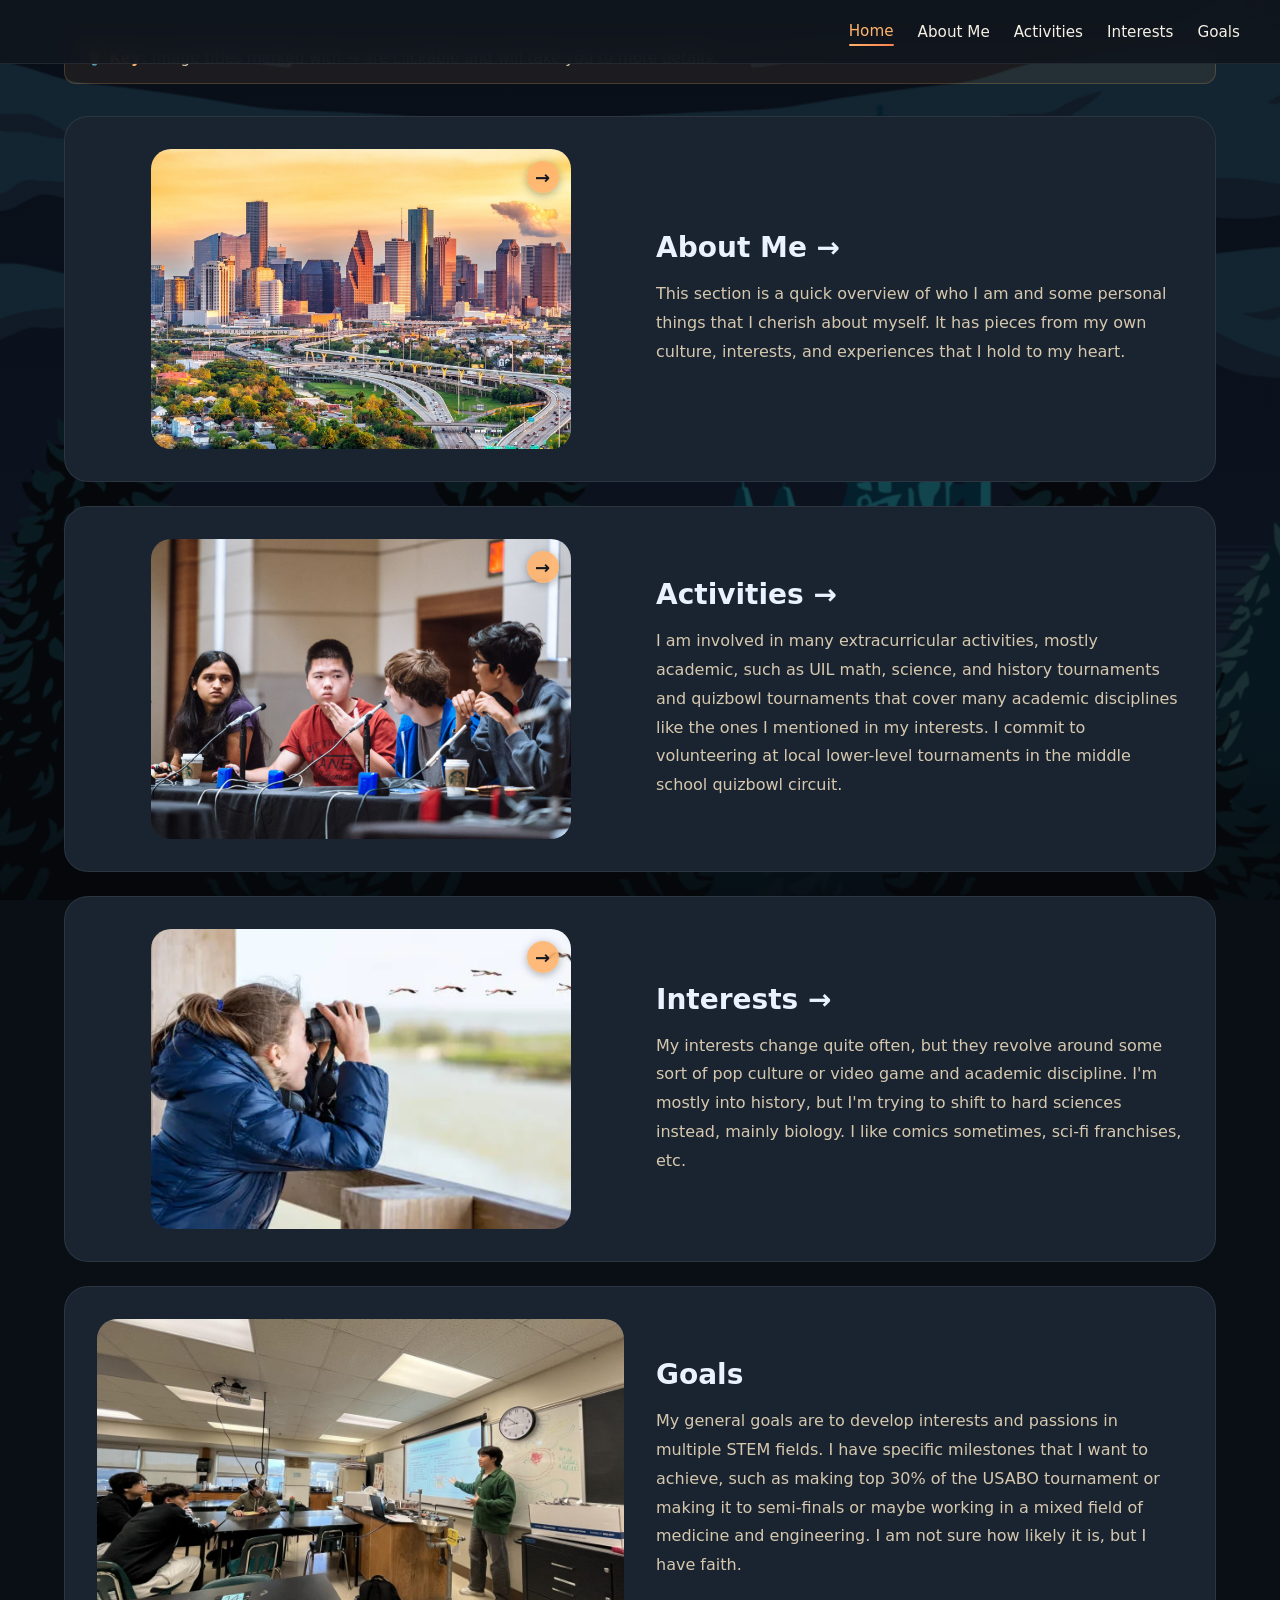
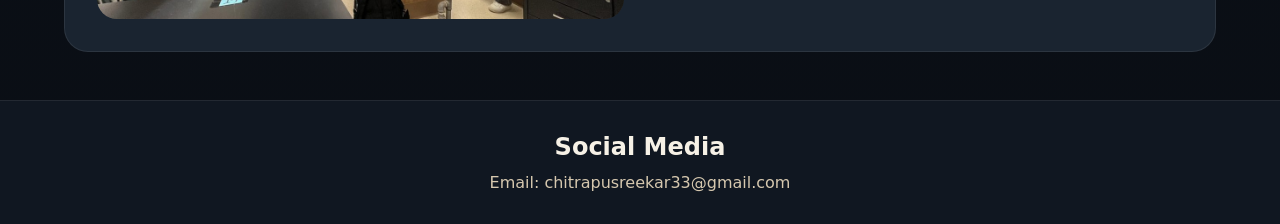
==== commit c83f15bf: "Simplify top navigation and remove page headers" ====
--- a/index.html
+++ b/index.html
@@ -8,7 +8,6 @@
 </head>
 <body>
   <nav class="top-nav">
-    <span class="nav-brand">Ram Chitrapu</span>
     <div class="top-nav-links">
       <a href="index.html" class="active">Home</a>
       <a href="about-gallery.html">About Me</a>
@@ -16,13 +15,7 @@
       <a href="gallery.html">Interests</a>
       <a href="index.html">Goals</a>
     </div>
-    <span class="page-title">Home</span>
   </nav>
-
-  <header class="hero-header">
-    <div class="hero-content">
-    </div>
-  </header>
 
   <main>
     <section class="clickable-legend">
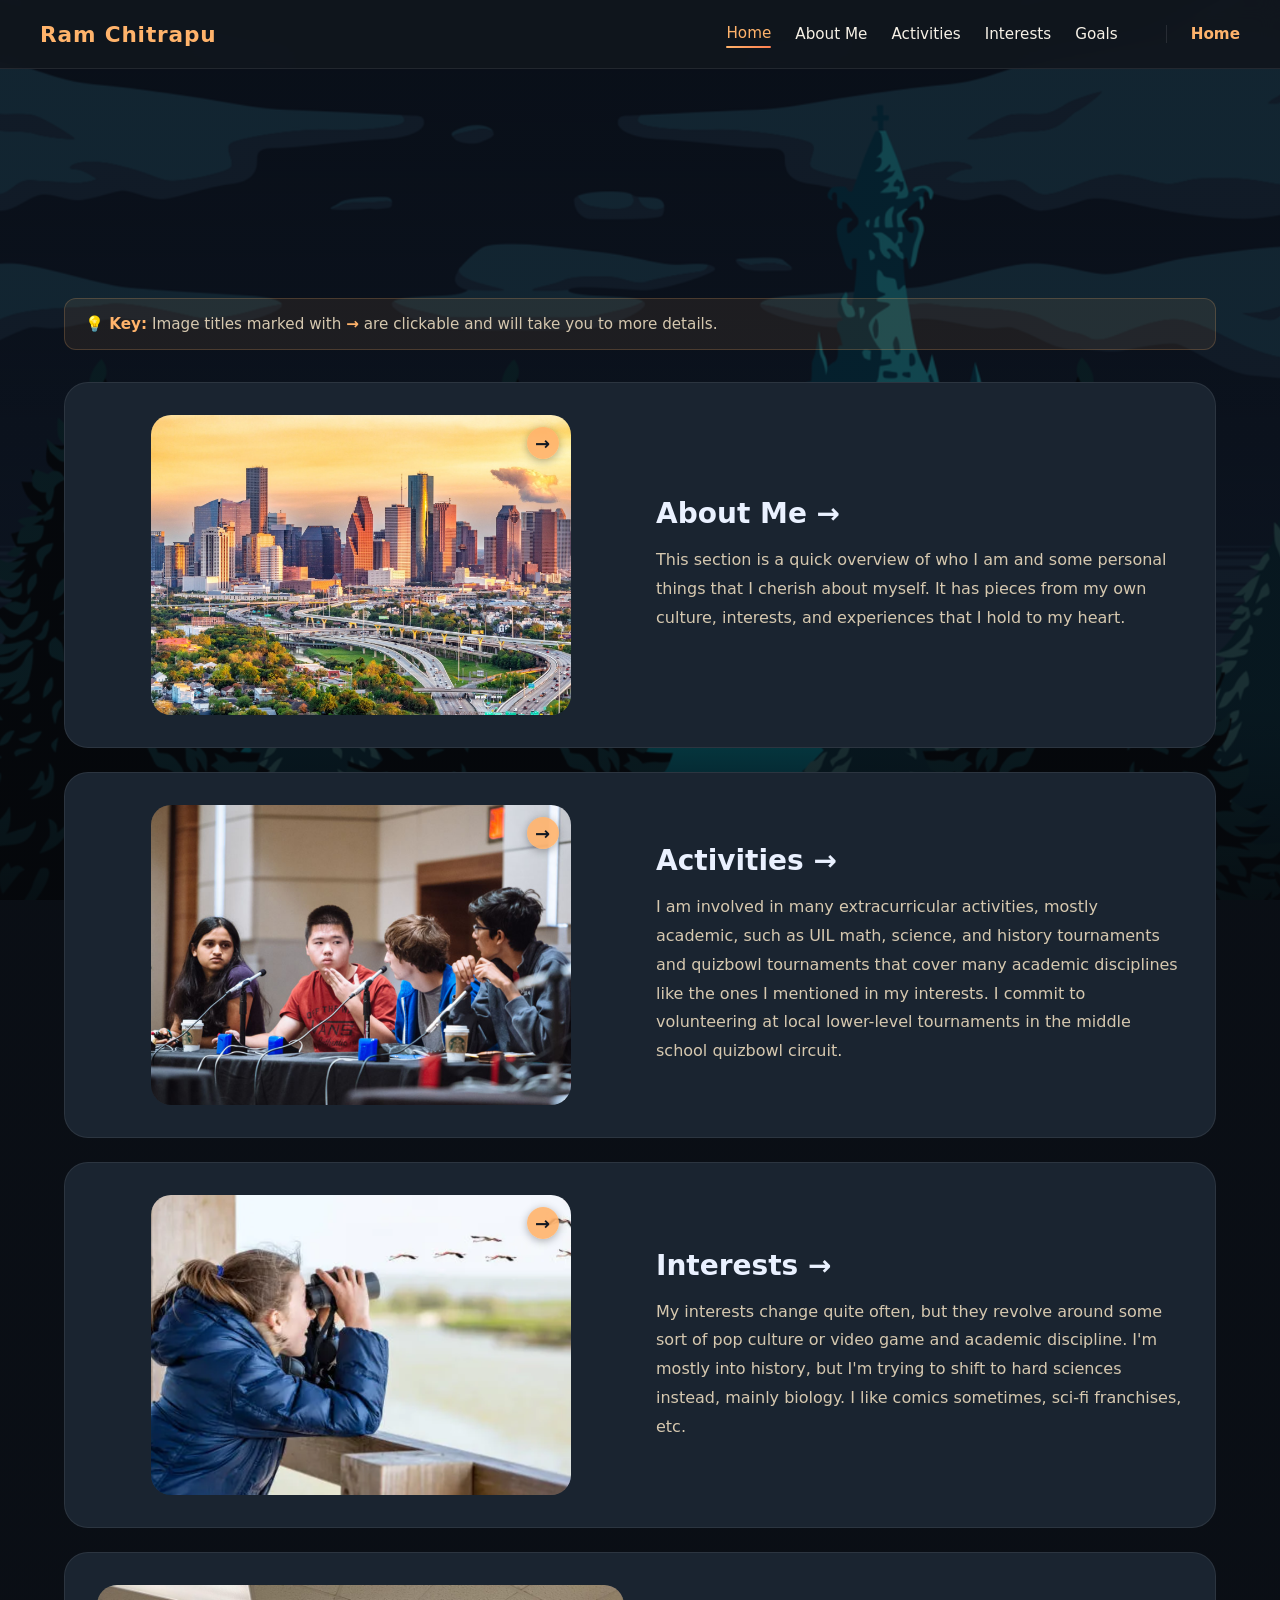
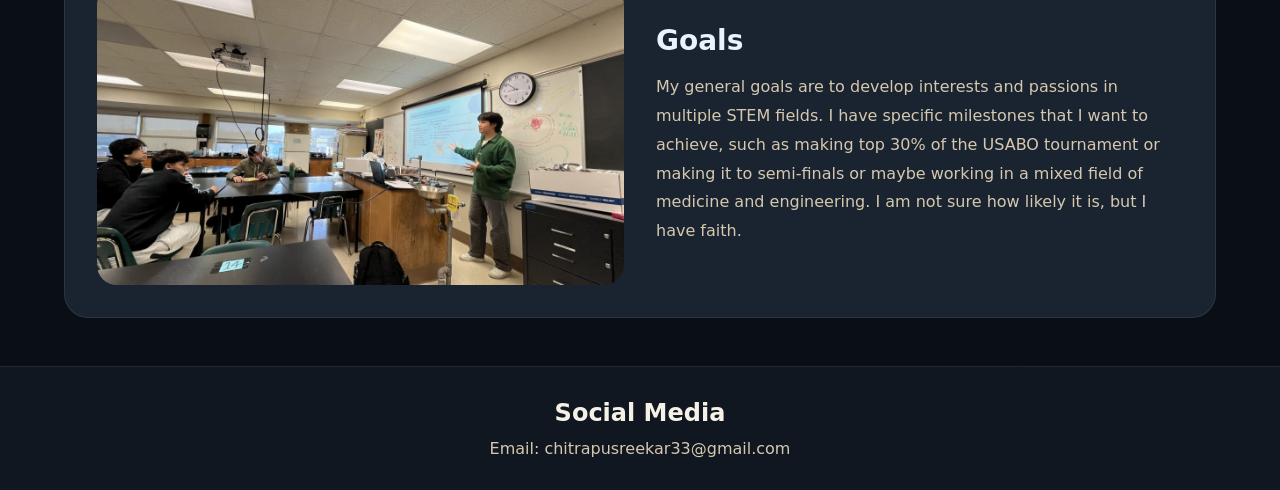
==== commit 15c5f374: "Clean footer headings and restore top sections" ====
--- a/index.html
+++ b/index.html
@@ -8,6 +8,7 @@
 </head>
 <body>
   <nav class="top-nav">
+    <span class="nav-brand">Ram Chitrapu</span>
     <div class="top-nav-links">
       <a href="index.html" class="active">Home</a>
       <a href="about-gallery.html">About Me</a>
@@ -15,7 +16,13 @@
       <a href="gallery.html">Interests</a>
       <a href="index.html">Goals</a>
     </div>
+    <span class="page-title">Home</span>
   </nav>
+
+  <header class="hero-header">
+    <div class="hero-content">
+    </div>
+  </header>
 
   <main>
     <section class="clickable-legend">
